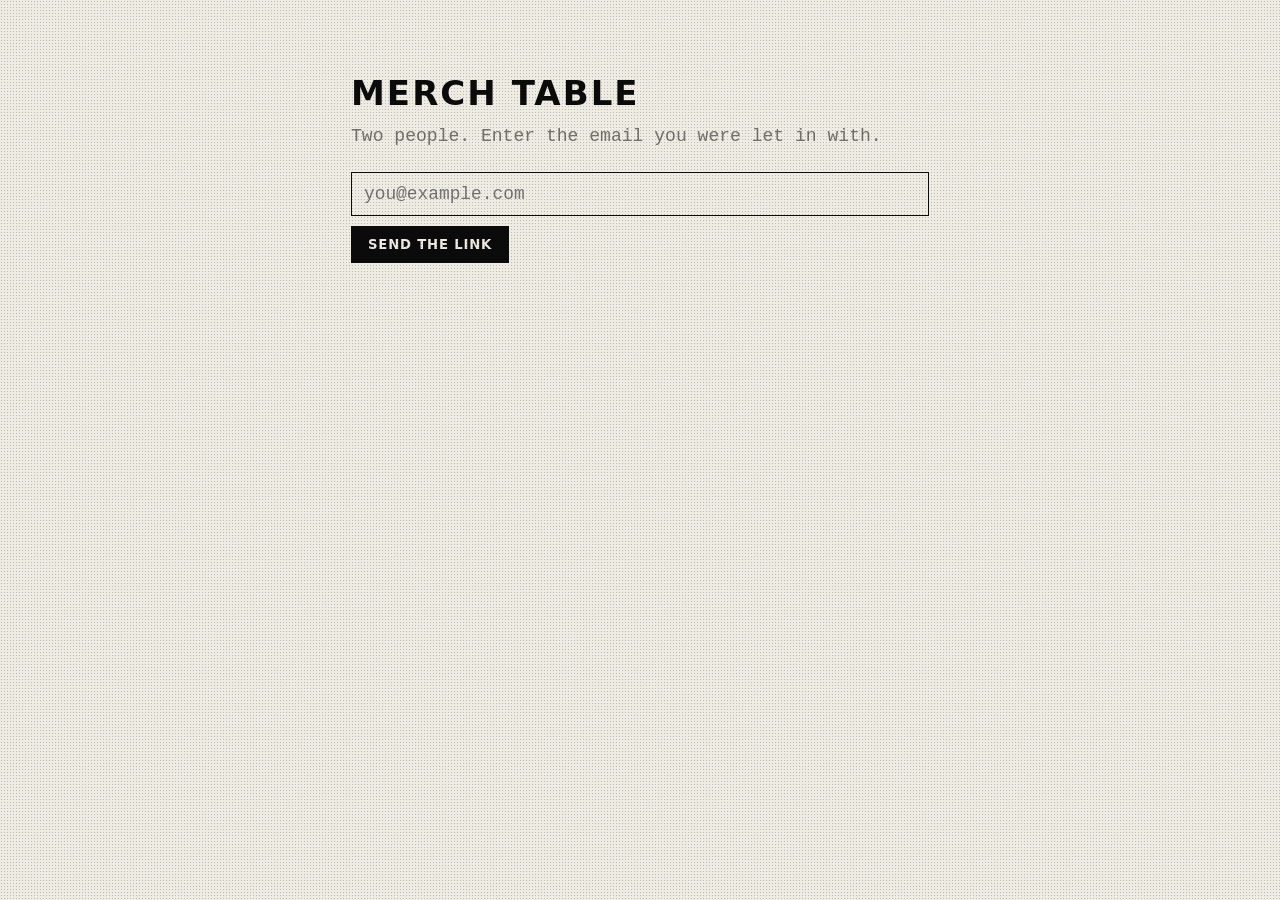
==== index.html @ 1054abcf "Init" ====
<!doctype html>
<html lang="en">
<head>
<meta charset="utf-8">
<meta name="viewport" content="width=device-width, initial-scale=1, viewport-fit=cover">
<meta name="theme-color" content="#F2EFE6">
<meta name="color-scheme" content="light dark">
<meta name="apple-mobile-web-app-capable" content="yes">
<meta name="apple-mobile-web-app-status-bar-style" content="default">
<title>Archive</title>
<link rel="manifest" href="manifest.webmanifest">
<link rel="icon" href="icons/icon.svg" type="image/svg+xml">
<link rel="apple-touch-icon" href="icons/icon-180.png">
<link rel="stylesheet" href="theme.css">
<link rel="stylesheet" href="app.css">
</head>
<body>

<div class="texture" aria-hidden="true"></div>
<div class="grain" aria-hidden="true"></div>

<!-- ============ AUTH ============ -->
<section id="auth" class="wrap sheet" hidden>
  <h1 id="auth-name">Archive</h1>
  <p>Two people. Enter the email you were let in with.</p>
  <input class="field" id="auth-email" type="email" inputmode="email"
         autocomplete="email" placeholder="you@example.com">
  <button class="commit" id="auth-send">Send the link</button>
  <p id="auth-msg" style="margin-top:16px"></p>
</section>

<!-- ============ MAIN ============ -->
<main id="main" class="wrap" hidden>

  <header class="masthead">
    <div class="masthead__name" id="masthead-name">Archive</div>
    <button class="masthead__btn" id="btn-shuffle" title="Shuffle">Shuffle</button>
    <button class="masthead__btn" id="btn-settings" title="Settings">···</button>
  </header>

  <!-- Capture is the home screen. Not a feed with an add button. -->
  <section class="capture">
    <textarea class="composer" id="composer" rows="1"
              placeholder="Band name, shirt, whatever&hellip;"
              autocomplete="off" autocapitalize="sentences"></textarea>

    <div class="capture__row" id="typebar"><!-- type chips injected --></div>

    <div class="capture__row">
      <button class="iconbtn iconbtn--rec" id="btn-rec" title="Hold to record" aria-label="Hold to record">
        <svg viewBox="0 0 16 16" aria-hidden="true"><circle cx="8" cy="8" r="6"/></svg>
      </button>
      <button class="iconbtn" id="btn-photo" title="Add a photo" aria-label="Add a photo">
        <svg viewBox="0 0 16 16" aria-hidden="true">
          <path d="M0 3h4l1-1.5h6L12 3h4v11H0V3Zm8 2.2A3.6 3.6 0 1 0 8 12.4 3.6 3.6 0 0 0 8 5.2Zm0 1.6a2 2 0 1 1 0 4 2 2 0 0 1 0-4Z"/>
        </svg>
      </button>
      <input type="file" id="photo-input" accept="image/*" hidden>
      <span class="rectimer" id="rectimer"></span>
      <span class="spacer"></span>
      <button class="commit" id="btn-commit" disabled>Keep it</button>
    </div>

    <div class="capture__row" id="attached" hidden></div>
  </section>

  <div class="lens">
    <button id="lens-all" aria-pressed="true">All</button>
    <button id="lens-type" aria-pressed="false">By type</button>
  </div>

  <div class="feed" id="feed"></div>
  <div class="empty" id="empty" hidden>Nothing yet. Say something.</div>

</main>

<!-- ============ DETAIL / SHUFFLE ============
     One component doing two jobs: tapping a card and hitting
     shuffle both land here. Full bleed, one idea, the thread. -->
<section class="shuffle" id="detail" hidden>
  <div class="shuffle__label" id="detail-label"></div>
  <div class="shuffle__body" id="detail-body"></div>
  <div class="shuffle__foot">
    <button class="chip" id="detail-close">Back</button>
    <button class="chip" id="detail-again" hidden>Again</button>
    <span class="spacer"></span>
    <button class="chip chip--ghost" id="detail-delete">Delete</button>
  </div>
</section>

<!-- ============ SETTINGS ============ -->
<section class="shuffle" id="settings" hidden style="grid-template-rows:auto 1fr">
  <div class="shuffle__label">Settings</div>
  <div style="overflow:auto">
    <div class="row">
      <span class="row__label">Your name</span>
      <input class="field" id="set-name" style="width:auto;margin:0;max-width:55%">
    </div>
    <div class="row">
      <span class="row__label">Notifications</span>
      <button class="chip" id="set-push">Turn on</button>
    </div>
    <div class="row">
      <span class="row__label">Add a type</span>
      <input class="field" id="set-type" placeholder="Tote bag" style="width:auto;margin:0;max-width:55%">
    </div>
    <div class="row">
      <span class="row__label">Sign out</span>
      <button class="chip" id="set-signout">Sign out</button>
    </div>
    <p style="margin-top:24px;color:var(--ink-soft);font-size:.85rem" id="set-status"></p>
    <button class="chip" id="set-close" style="margin-top:20px">Back</button>
  </div>
</section>

<div class="offline" id="offline-banner" hidden>Offline — saved here, will sync</div>

<script type="module" src="app.js"></script>
</body>
</html>
---- theme.css ----
/* ============================================================
   THEME — the only file you need to touch to change how this looks.

   Everything visual is a variable in here. Structure and layout
   live in app.css; you shouldn't have to open it. Change a value,
   commit, done.
   ============================================================ */

:root {

  /* ---- COLOR -------------------------------------------------
     Two values and one accent. The discipline of this aesthetic
     is that the texture does the work, so the palette stays flat.
     The accent is for exactly one thing at a time — never
     decorative. If you find yourself using it twice on a screen,
     one of them is wrong.
  */
  --paper:  #F2EFE6;   /* warm off-white. Not gray — gray reads digital. */
  --ink:    #0B0B0B;   /* not pure black, for the same reason. */
  --accent: #E8341C;   /* photocopier red. */

  /* Derived. You can leave these alone. */
  --ink-soft:  color-mix(in srgb, var(--ink) 55%, var(--paper));
  --ink-faint: color-mix(in srgb, var(--ink) 22%, var(--paper));
  --rule:      var(--ink);

  /* ---- TYPE --------------------------------------------------
     Two faces, sharply different jobs. Resist adding a third.

     DISPLAY is a heavy condensed grotesque — app name, type
     labels, section rules. Set tight and uppercase.

     BODY is a typewriter face and every idea is set in it. This
     is the most load-bearing choice in the system: typewriter
     type reads as RECORDED rather than COMPOSED, which is
     exactly what these are.

     Both stacks below are system fonts, so the app has zero
     network dependencies and loads instantly offline. If you
     want something sharper, uncomment the import at the bottom
     of this file and swap the first name in --font-display.
  */
  --font-display: "Arial Narrow", "Haettenschweiler", "Impact",
                  ui-sans-serif, system-ui, sans-serif;
  --font-body:    "Courier New", ui-monospace, "SF Mono", Menlo, monospace;

  --display-weight:  700;
  --display-track:   0.06em;   /* letter-spacing for uppercase display */
  --body-size:       1.0625rem;
  --body-leading:    1.5;

  /* ---- TEXTURE -----------------------------------------------
     Applied once at the root, never per-component.
     --grain is paper tooth. --halftone is the photocopy dot.
     Set either to 0 to switch it off entirely.
  */
  --grain:    0.10;    /* 0 – 0.30 is the usable range */
  --halftone: 0.22;    /* 0 – 0.45 */
  --dot-size: 3px;     /* halftone dot pitch */

  /* ---- CARDS -------------------------------------------------
     Hard borders. No rounded corners. No shadows, ever.
     A shadow implies depth and light; a photocopy has neither.

     --tilt is the cut-and-paste feel. Each card's rotation is
     SEEDED off its id, so it's stable across reloads — the page
     doesn't reshuffle every time you open it. Random-on-render
     would be nauseating. Set to 0deg for a straight grid.
  */
  --border: 1px;
  --tilt:   0.9deg;
  --gap:    14px;

  /* ---- PHOTOS ------------------------------------------------
     Forced to high contrast and dithered. This single move does
     more for the aesthetic than everything else combined, and it
     makes a bad phone snapshot look intentional.
  */
  --photo-filter: grayscale(1) contrast(2.4) brightness(1.08);

  /* ---- MOTION ------------------------------------------------
     Almost none. Things cut rather than fade.
     A photocopy doesn't ease in.
  */
  --dur: 90ms;

  /* ---- LAYOUT ------------------------------------------------ */
  --measure: 34rem;    /* max content width */
  --pad:     18px;
}

/* ---- DARK MODE ------------------------------------------------
   A genuine inversion — white ink on black paper — rather than
   the usual chore of desaturating everything. Appropriate here
   for once: it's the photocopy negative.
*/
@media (prefers-color-scheme: dark) {
  :root {
    --paper:  #0C0C0C;
    --ink:    #F0EDE4;
    --accent: #FF4A31;
    --grain:    0.12;
    --halftone: 0.16;
  }
}

/* ---- OPTIONAL: sharper display face ---------------------------
   GitHub Pages will serve this fine. It costs one network
   request and a flash of fallback type on first load, which is
   why it's off by default.

   @import url('https://fonts.googleapis.com/css2?family=Archivo+Black&display=swap');
   then set:  --font-display: "Archivo Black", "Arial Narrow", sans-serif;
*/
---- app.css ----
/* ============================================================
   STRUCTURE — layout and components.
   You shouldn't need to edit this. Tune theme.css instead.
   ============================================================ */

*, *::before, *::after { box-sizing: border-box; }

html, body {
  margin: 0; padding: 0;
  background: var(--paper);
  color: var(--ink);
  font-family: var(--font-body);
  font-size: var(--body-size);
  line-height: var(--body-leading);
  -webkit-text-size-adjust: 100%;
  overscroll-behavior-y: none;
}

body { min-height: 100dvh; }

/* ---- TEXTURE ------------------------------------------------
   One overlay for the whole surface. pointer-events:none so it
   never eats a tap. Fixed so it doesn't scroll with content —
   the grain belongs to the paper, not the page.
*/
.texture {
  position: fixed; inset: 0; z-index: 9000;
  pointer-events: none;
  opacity: var(--halftone);
  background-image: radial-gradient(var(--ink) 0.5px, transparent 0.6px);
  background-size: var(--dot-size) var(--dot-size);
  mix-blend-mode: multiply;
}
@media (prefers-color-scheme: dark) { .texture { mix-blend-mode: screen; } }

/* grain layer, separate so its opacity is independent */
.grain {
  position: fixed; inset: 0; z-index: 9001; pointer-events: none;
  opacity: var(--grain);
  background-image: url("data:image/svg+xml,%3Csvg xmlns='http://www.w3.org/2000/svg' width='180' height='180'%3E%3Cfilter id='g'%3E%3CfeTurbulence type='fractalNoise' baseFrequency='0.9' numOctaves='4'/%3E%3C/filter%3E%3Crect width='180' height='180' filter='url(%23g)'/%3E%3C/svg%3E");
  mix-blend-mode: multiply;
}
@media (prefers-color-scheme: dark) { .grain { mix-blend-mode: screen; } }

/* ---- SHELL --------------------------------------------------- */
.wrap {
  max-width: var(--measure);
  margin: 0 auto;
  padding: 0 var(--pad) 8rem;
}

/* ---- MASTHEAD ------------------------------------------------ */
.masthead {
  position: sticky; top: 0; z-index: 50;
  display: flex; align-items: stretch; gap: var(--border);
  background: var(--paper);
  border-bottom: calc(var(--border) * 2) solid var(--rule);
  margin: 0 calc(var(--pad) * -1);
  padding: 0 var(--pad);
}
.masthead__name {
  flex: 1;
  display: flex; align-items: center;
  background: var(--ink); color: var(--paper);
  font-family: var(--font-display);
  font-weight: var(--display-weight);
  letter-spacing: var(--display-track);
  text-transform: uppercase;
  font-size: 1.25rem;
  padding: 10px 12px;
  margin: 8px 0;
  cursor: pointer;
}
.masthead__btn {
  appearance: none; border: none; background: none;
  color: var(--ink);
  font-family: var(--font-display);
  font-weight: var(--display-weight);
  letter-spacing: var(--display-track);
  text-transform: uppercase;
  font-size: 0.8rem;
  padding: 0 10px;
  cursor: pointer;
}
.masthead__btn:active { color: var(--accent); }

/* ---- CAPTURE ------------------------------------------------- */
.capture {
  border-bottom: calc(var(--border) * 2) solid var(--rule);
  margin: 0 calc(var(--pad) * -1);
  padding: 10px var(--pad);
}
.composer {
  width: 100%;
  min-height: 2.2rem;
  resize: none;
  border: none;
  background: transparent;
  color: var(--ink);
  font-family: var(--font-body);
  font-size: 1.12rem;
  line-height: 1.3;
  padding: 0;
  outline: none;
}
.composer::placeholder { color: var(--ink-faint); }

.capture__row {
  display: flex; align-items: center; gap: 7px;
  margin-top: 8px; flex-wrap: wrap;
}

/* type chips — optional and deferred. Tapping one is a bonus,
   not a gate. You can always classify later from the feed. */
.chip {
  appearance: none; cursor: pointer;
  font-family: var(--font-display);
  font-weight: var(--display-weight);
  letter-spacing: var(--display-track);
  text-transform: uppercase;
  font-size: 0.7rem;
  padding: 5px 9px;
  border: var(--border) solid var(--ink);
  background: transparent; color: var(--ink);
  transition: none;
}
.chip[aria-pressed="true"] { background: var(--ink); color: var(--paper); }
.chip--ghost { border-style: dashed; color: var(--ink-soft); }

.spacer { flex: 1 1 auto; }

.iconbtn {
  appearance: none; cursor: pointer;
  width: 34px; height: 34px;
  border: var(--border) solid var(--ink);
  background: transparent; color: var(--ink);
  display: grid; place-items: center;
  padding: 0;
}
.iconbtn svg { width: 15px; height: 15px; fill: currentColor; display: block; }
.iconbtn:active { background: var(--ink); color: var(--paper); }
.iconbtn--rec[data-recording="true"] {
  background: var(--accent); border-color: var(--accent); color: #fff;
}

.commit {
  appearance: none; cursor: pointer;
  font-family: var(--font-display);
  font-weight: var(--display-weight);
  letter-spacing: var(--display-track);
  text-transform: uppercase;
  font-size: 0.78rem;
  padding: 10px 16px;
  border: var(--border) solid var(--ink);
  background: var(--ink); color: var(--paper);
}
.commit:disabled { opacity: 0.3; cursor: default; }

.rectimer {
  font-family: var(--font-display);
  letter-spacing: var(--display-track);
  font-size: 0.8rem;
  color: var(--accent);
}

/* ---- LENS (ALL / BY TYPE) ------------------------------------ */
.lens {
  display: flex; gap: 0;
  margin: 16px 0 4px;
  border: var(--border) solid var(--ink);
  width: fit-content;
}
.lens button {
  appearance: none; cursor: pointer;
  font-family: var(--font-display);
  font-weight: var(--display-weight);
  letter-spacing: var(--display-track);
  text-transform: uppercase;
  font-size: 0.7rem;
  padding: 6px 12px;
  background: transparent; color: var(--ink);
  border: none;
  border-right: var(--border) solid var(--ink);
}
.lens button:last-child { border-right: none; }
.lens button[aria-pressed="true"] { background: var(--ink); color: var(--paper); }

/* ---- SECTION RULE -------------------------------------------- */
.sectionrule {
  display: flex; align-items: center; gap: 10px;
  margin: 30px 0 12px;
  font-family: var(--font-display);
  font-weight: var(--display-weight);
  letter-spacing: var(--display-track);
  text-transform: uppercase;
  font-size: 0.78rem;
}
.sectionrule::after {
  content: ""; flex: 1; height: calc(var(--border) * 2);
  background: var(--ink);
}

/* ---- CARDS --------------------------------------------------- */
.feed { display: flex; flex-direction: column; gap: var(--gap); margin-top: 12px; }

.card {
  border: var(--border) solid var(--ink);
  background: var(--paper);
  padding: 13px 14px 11px;
  transform: rotate(var(--card-tilt, 0deg));
  cursor: pointer;
}
.card--pending { border-style: dashed; }
.card__body {
  font-size: 1.15rem; line-height: 1.35;
  margin: 0 0 8px; white-space: pre-wrap; word-break: break-word;
}
.card__body:empty { display: none; }
.card__body--muted { color: var(--ink-soft); font-style: italic; }

.card__meta {
  display: flex; align-items: center; gap: 8px; flex-wrap: wrap;
  font-family: var(--font-display);
  letter-spacing: var(--display-track);
  text-transform: uppercase;
  font-size: 0.66rem;
  color: var(--ink-soft);
}
.card__meta .who { color: var(--ink); }
.card__meta .type {
  border: var(--border) solid var(--ink-faint);
  padding: 2px 6px; color: var(--ink);
}
.card__meta .pendingmark { color: var(--accent); }

/* ---- BLOCK WAVEFORM -----------------------------------------
   A row of solid blocks, not a smooth waveform. A waveform is a
   data visualisation; this is a printed object.
*/
.wave {
  display: flex; align-items: flex-end; gap: 2px;
  height: 26px; margin: 4px 0 9px; cursor: pointer;
}
.wave i {
  display: block; width: 3px; background: var(--ink); flex: none;
}
.wave[data-playing="true"] i { background: var(--accent); }
.wave__time {
  font-family: var(--font-display); letter-spacing: var(--display-track);
  font-size: 0.66rem; color: var(--ink-soft); margin-left: 8px;
  align-self: center;
}

/* ---- PHOTO --------------------------------------------------- */
.photo {
  display: block; width: 100%; height: auto;
  margin: 4px 0 9px;
  filter: var(--photo-filter);
  border: var(--border) solid var(--ink);
}

/* ---- THREAD -------------------------------------------------- */
.thread { margin: 10px 0 0; border-left: calc(var(--border) * 2) solid var(--ink); padding-left: 11px; }
.reply { margin: 0 0 8px; font-size: 1rem; }
.reply__who {
  font-family: var(--font-display); letter-spacing: var(--display-track);
  text-transform: uppercase; font-size: 0.64rem; color: var(--ink-soft);
  margin-right: 6px;
}
.replybox {
  display: flex; gap: 6px; margin-top: 8px;
}
.replybox input {
  flex: 1; border: var(--border) solid var(--ink-faint); background: transparent;
  color: var(--ink); font-family: var(--font-body); font-size: 0.95rem;
  padding: 7px 8px; outline: none;
}
.replybox input:focus { border-color: var(--ink); }

/* ---- SHUFFLE ------------------------------------------------- */
.shuffle {
  position: fixed; inset: 0; z-index: 8000;
  background: var(--paper);
  display: grid; grid-template-rows: auto 1fr auto;
  padding: var(--pad);
}
.shuffle[hidden] { display: none; }
.shuffle__label {
  font-family: var(--font-display); font-weight: var(--display-weight);
  letter-spacing: var(--display-track); text-transform: uppercase;
  font-size: 0.75rem; color: var(--accent);
}
.shuffle__body {
  display: grid; place-items: center; text-align: center;
  font-size: clamp(1.6rem, 7vw, 2.6rem); line-height: 1.2;
  padding: 1rem 0; word-break: break-word;
}
.shuffle__foot { display: flex; gap: 8px; align-items: center; }

/* ---- ONE YEAR AGO -------------------------------------------- */
.throwback {
  border: calc(var(--border) * 2) solid var(--accent);
  padding: 12px 14px;
}
.throwback__label {
  font-family: var(--font-display); font-weight: var(--display-weight);
  letter-spacing: var(--display-track); text-transform: uppercase;
  font-size: 0.68rem; color: var(--accent); margin-bottom: 6px;
}

/* ---- AUTH / SETTINGS ----------------------------------------- */
.sheet { padding: 4rem 0 2rem; }
.sheet h1 {
  font-family: var(--font-display); font-weight: var(--display-weight);
  letter-spacing: var(--display-track); text-transform: uppercase;
  font-size: 2rem; margin: 0 0 4px;
}
.sheet p { color: var(--ink-soft); margin: 0 0 22px; }
.field {
  width: 100%; border: var(--border) solid var(--ink); background: transparent;
  color: var(--ink); font-family: var(--font-body); font-size: 1.05rem;
  padding: 11px 12px; outline: none; margin-bottom: 10px;
}
.row {
  display: flex; align-items: center; justify-content: space-between;
  gap: 12px; padding: 13px 0;
  border-bottom: var(--border) solid var(--ink-faint);
}
.row__label { font-family: var(--font-display); letter-spacing: var(--display-track); text-transform: uppercase; font-size: 0.78rem; }

.empty {
  text-align: center; padding: 3.5rem 1rem;
  color: var(--ink-faint);
  font-family: var(--font-display); letter-spacing: var(--display-track);
  text-transform: uppercase; font-size: 0.8rem;
}

/* ---- OFFLINE BANNER ------------------------------------------ */
.offline {
  position: fixed; left: 0; right: 0; bottom: 0; z-index: 60;
  background: var(--accent); color: #fff;
  font-family: var(--font-display); letter-spacing: var(--display-track);
  text-transform: uppercase; font-size: 0.7rem;
  padding: 7px var(--pad); text-align: center;
}
.offline[hidden] { display: none; }

[hidden] { display: none !important; }

@media (prefers-reduced-motion: reduce) {
  * { animation: none !important; transition: none !important; }
}
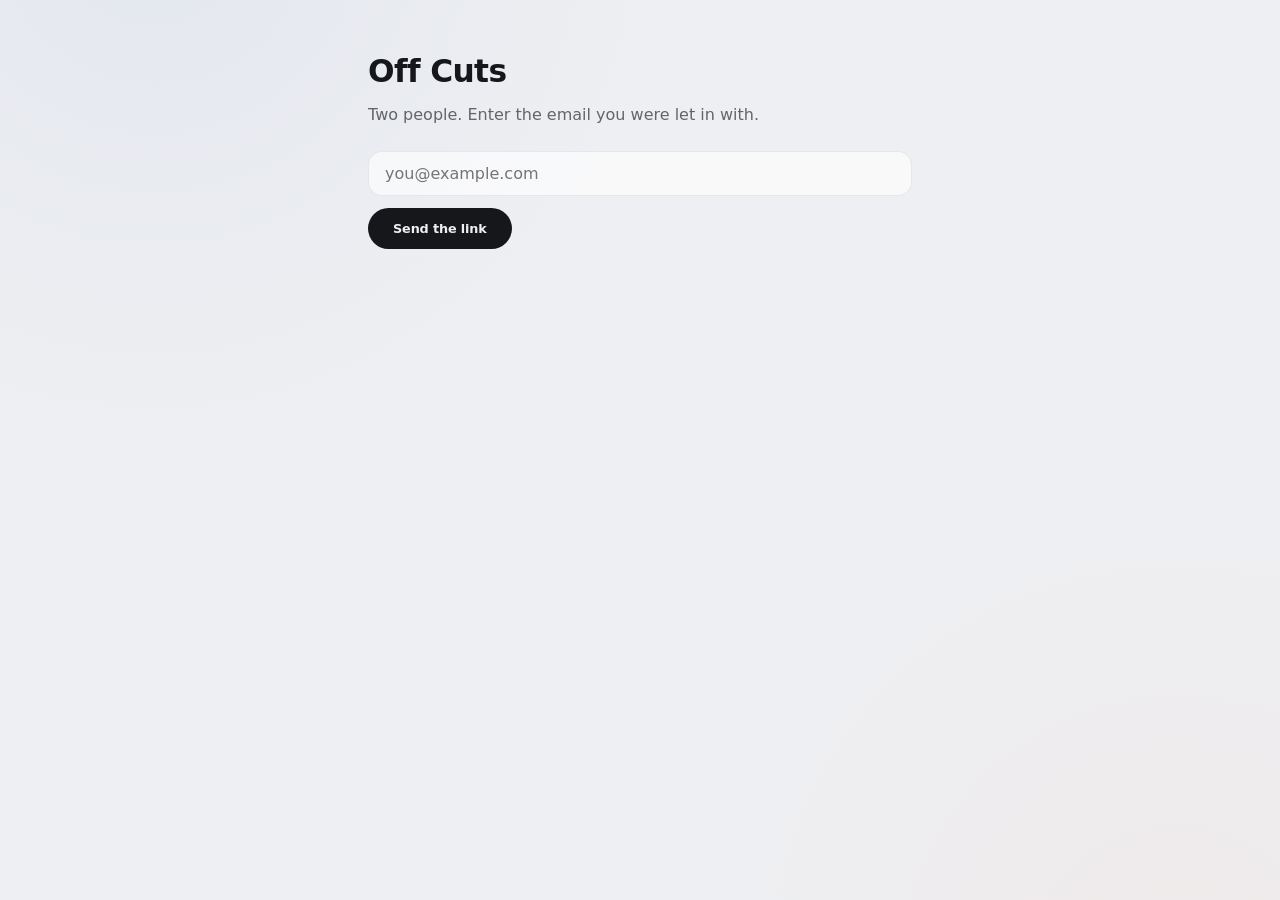
==== commit 1f23f54b: "Claude push" ====
--- a/index.html
+++ b/index.html
@@ -3,7 +3,8 @@
 <head>
 <meta charset="utf-8">
 <meta name="viewport" content="width=device-width, initial-scale=1, viewport-fit=cover">
-<meta name="theme-color" content="#F2EFE6">
+<meta name="theme-color" content="#EEEFF2" media="(prefers-color-scheme: light)">
+<meta name="theme-color" content="#121316" media="(prefers-color-scheme: dark)">
 <meta name="color-scheme" content="light dark">
 <meta name="apple-mobile-web-app-capable" content="yes">
 <meta name="apple-mobile-web-app-status-bar-style" content="default">
@@ -11,10 +12,15 @@
 <link rel="manifest" href="manifest.webmanifest">
 <link rel="icon" href="icons/icon.svg" type="image/svg+xml">
 <link rel="apple-touch-icon" href="icons/icon-180.png">
-<link rel="stylesheet" href="theme.css">
+<link rel="stylesheet" href="theme-glass.css">
 <link rel="stylesheet" href="app.css">
 </head>
-<body>
+<!-- Structural variants. Try combinations in playground.html,
+     then paste what you land on here.
+     cards:   raised | bordered | flat | divided | naked
+     meta:    full | minimal | quiet
+     capture: card | bare  -->
+<body data-cards="raised" data-meta="minimal" data-capture="card">
 
 <div class="texture" aria-hidden="true"></div>
 <div class="grain" aria-hidden="true"></div>
--- a/theme-glass.css
+++ b/theme-glass.css
@@ -0,0 +1,207 @@
+/* ============================================================
+   THEME — LIQUID GLASS
+   The active theme. Swap it in index.html for theme-zine.css
+   to get the photocopy version back.
+
+   Everything visual is a variable in here. app.css is the
+   component layer and is aesthetic-neutral — you shouldn't
+   need to open it.
+
+   One thing worth knowing before you tune: glass only reads if
+   there's something behind it to refract. That's what the two
+   --field gradients are for. Flatten them to the same value as
+   --bg and every blur in the app goes invisible.
+   ============================================================ */
+
+:root {
+
+  /* ---- SURFACE -----------------------------------------------
+     Neutral grays. The two field colours are wide, soft blooms
+     sitting behind everything, so the sticky header and the
+     cards have something to pick up as you scroll.
+  */
+  --bg:        #EEEFF2;
+  --field-1:   #E3E7EF;   /* cool bloom, top left */
+  --field-2:   #EFE9E9;   /* warm bloom, bottom right */
+
+  --ink:       #16171A;
+  /* Don't drop these much lower. Metadata at 26% looked elegant
+     and was borderline unreadable — glass surfaces already eat
+     contrast, so secondary text has to start higher than it
+     would on a solid background. */
+  --ink-soft:  color-mix(in srgb, var(--ink) 64%, transparent);
+  --ink-faint: color-mix(in srgb, var(--ink) 44%, transparent);
+  --accent:    #E5484D;
+
+  /* ---- GLASS -------------------------------------------------
+     --surface is the fill; --blur and --saturate are what make
+     it glass rather than a tinted box. Saturation above 100% is
+     the trick that stops blurred backdrops going muddy.
+
+     --specular is the bright top edge — the single detail that
+     separates real glass from a 2015 frosted div. Keep it.
+  */
+  --surface:        rgba(255, 255, 255, 0.62);
+  --surface-strong: rgba(255, 255, 255, 0.80);
+  --surface-sunk:   rgba(255, 255, 255, 0.40);
+  --blur:           22px;
+  --saturate:       180%;
+  --specular:       inset 0 1px 0 rgba(255, 255, 255, 0.85);
+
+  --hairline:        rgba(0, 0, 0, 0.07);
+  --hairline-strong: rgba(0, 0, 0, 0.13);
+  --border:          1px;
+  --rule-weight:     1px;
+
+  --shadow-card: 0 1px 2px rgba(16, 18, 24, 0.05),
+                 0 8px 24px rgba(16, 18, 24, 0.06);
+  --shadow-lift: 0 2px 6px rgba(16, 18, 24, 0.07),
+                 0 18px 48px rgba(16, 18, 24, 0.11);
+
+  /* The masthead is glass too, not a solid slab. */
+  --masthead-fill: transparent;
+  --masthead-ink:  var(--ink);
+
+  /* ---- TYPE --------------------------------------------------
+     One family doing both jobs, differentiated by weight and
+     size rather than by being two different typefaces. That's
+     the modern-system-UI move and it's why this reads current.
+
+     System stack, so it loads instantly and matches whatever
+     device it's on — SF on iPhone, Segoe on Windows, Roboto on
+     Android.
+  */
+  --font-display: -apple-system, BlinkMacSystemFont, "SF Pro Display",
+                  "Segoe UI", Inter, system-ui, sans-serif;
+  --font-body:    -apple-system, BlinkMacSystemFont, "SF Pro Text",
+                  "Segoe UI", Inter, system-ui, sans-serif;
+
+  --display-weight:    650;
+  --display-track:     -0.01em;   /* tight, the way UI type wants */
+  --display-transform: none;      /* sentence case, not shouting */
+
+  /* ---- TYPE SCALE --------------------------------------------
+     Every size derives from a base and a ratio. Change --ratio
+     and the whole hierarchy re-proportions at once, which is the
+     entire point of having a scale instead of picking numbers.
+
+     1.25 (major third) is a good default for UI. Go to 1.333 for
+     more drama, 1.2 for something calmer and denser.
+  */
+  --text-base:  1rem;
+  --ratio:      1.25;
+
+  --text-xs:  calc(var(--text-base) / var(--ratio) / var(--ratio));
+  --text-sm:  calc(var(--text-base) / var(--ratio));
+  --text-md:  var(--text-base);
+  --text-lg:  calc(var(--text-base) * var(--ratio));
+  --text-xl:  calc(var(--text-base) * var(--ratio) * var(--ratio));
+  --text-2xl: calc(var(--text-base) * var(--ratio) * var(--ratio) * var(--ratio));
+
+  --label-size:   var(--text-sm);
+  --body-size:    var(--text-md);
+  --body-leading: 1.5;
+
+  /* The idea itself. This is the most important number in the
+     file — it's what stops a band name reading like a form
+     label. It should dominate the card. */
+  --title-size:    var(--text-xl);
+  --title-weight:  520;
+  --title-leading: 1.22;
+
+  /* ---- SPACING SCALE -----------------------------------------
+     One unit, everything else a multiple. --density scales the
+     whole system at once: 0.85 for compact, 1.15 for airy.
+  */
+  --space-unit: 4px;
+  --density:    1;
+
+  --space-1: calc(var(--space-unit) * 1  * var(--density));   /*  4 */
+  --space-2: calc(var(--space-unit) * 2  * var(--density));   /*  8 */
+  --space-3: calc(var(--space-unit) * 3  * var(--density));   /* 12 */
+  --space-4: calc(var(--space-unit) * 4  * var(--density));   /* 16 */
+  --space-5: calc(var(--space-unit) * 6  * var(--density));   /* 24 */
+  --space-6: calc(var(--space-unit) * 8  * var(--density));   /* 32 */
+  --space-7: calc(var(--space-unit) * 12 * var(--density));   /* 48 */
+
+  /* ---- SHAPE -------------------------------------------------
+     Generous radii. The pill on buttons and chips is what makes
+     a UI read as 2026 rather than 2019.
+  */
+  --radius-card:  22px;
+  --radius-sheet: 28px;
+  --radius-chip:  999px;
+  --radius-btn:   999px;
+  --radius-field: 14px;
+
+  --pad:      var(--space-5);   /* page gutter */
+  --card-pad: var(--space-5);   /* inside a card */
+  --gap:      var(--space-3);   /* between cards */
+  --measure:  34rem;
+
+  --tilt: 0deg;       /* the crooked-paper effect. Off here. */
+
+  /* ---- TEXTURE -----------------------------------------------
+     Photocopy grain and halftone, both off. Set --grain to
+     about 0.04 if you want the faintest film — it stops large
+     flat areas from banding on cheap screens.
+  */
+  --grain:    0;
+  --halftone: 0;
+  --dot-size: 3px;
+
+  /* ---- MEDIA -------------------------------------------------
+     Photos render as themselves. The zine theme dithers them to
+     halftone instead.
+  */
+  --photo-filter: none;
+  --wave-radius:  2px;
+  --wave-width:   3px;
+
+  /* ---- MOTION ------------------------------------------------
+     Glass moves. Not much, but it eases rather than cuts —
+     the opposite of the photocopy rule.
+  */
+  --dur:  180ms;
+  --ease: cubic-bezier(0.32, 0.72, 0, 1);
+}
+
+/* ---- DARK --------------------------------------------------
+   Near-black rather than true black, so the glass has tonal
+   room to sit above the background. On true black, translucent
+   white surfaces just look gray and the depth collapses.
+*/
+@media (prefers-color-scheme: dark) {
+  :root {
+    --bg:      #121316;
+    --field-1: #191D26;
+    --field-2: #221B1E;
+
+    --ink:     #F2F3F5;
+    --accent:  #FF6369;
+
+    --surface:        rgba(255, 255, 255, 0.07);
+    --surface-strong: rgba(255, 255, 255, 0.11);
+    --surface-sunk:   rgba(255, 255, 255, 0.04);
+    --specular:       inset 0 1px 0 rgba(255, 255, 255, 0.10);
+
+    --hairline:        rgba(255, 255, 255, 0.09);
+    --hairline-strong: rgba(255, 255, 255, 0.16);
+
+    --shadow-card: 0 1px 2px rgba(0, 0, 0, 0.32),
+                   0 8px 24px rgba(0, 0, 0, 0.30);
+    --shadow-lift: 0 2px 6px rgba(0, 0, 0, 0.40),
+                   0 18px 48px rgba(0, 0, 0, 0.46);
+  }
+}
+
+/* Windows high-contrast and anyone who's asked for reduced
+   transparency get solid surfaces. Glass is decoration; text
+   being readable is not. */
+@media (prefers-reduced-transparency: reduce) {
+  :root {
+    --surface:        var(--bg);
+    --surface-strong: var(--bg);
+    --blur:           0px;
+  }
+}
--- a/app.css
+++ b/app.css
@@ -1,146 +1,178 @@
 /* ============================================================
-   STRUCTURE — layout and components.
-   You shouldn't need to edit this. Tune theme.css instead.
+   COMPONENTS — aesthetic-neutral.
+
+   Every visual decision comes from a token. Spacing comes from
+   --space-1..7, type from --text-xs..2xl. There are no
+   hand-picked pixel values in here, which is the difference
+   between a system and a pile of nudges.
+
+   Structural variants live at the bottom and are switched with
+   attributes on <body>:
+
+     <body data-cards="raised" data-meta="full" data-capture="card">
+
+   Open playground.html to try combinations live.
    ============================================================ */
 
 *, *::before, *::after { box-sizing: border-box; }
 
 html, body {
   margin: 0; padding: 0;
-  background: var(--paper);
   color: var(--ink);
   font-family: var(--font-body);
   font-size: var(--body-size);
   line-height: var(--body-leading);
   -webkit-text-size-adjust: 100%;
+  -webkit-font-smoothing: antialiased;
   overscroll-behavior-y: none;
 }
 
-body { min-height: 100dvh; }
-
-/* ---- TEXTURE ------------------------------------------------
-   One overlay for the whole surface. pointer-events:none so it
-   never eats a tap. Fixed so it doesn't scroll with content —
-   the grain belongs to the paper, not the page.
-*/
+/* The backdrop. Two wide soft blooms over a flat base — what
+   every blurred surface in the app is refracting. */
+body {
+  min-height: 100dvh;
+  background-color: var(--bg);
+  background-image:
+    radial-gradient(70ch 70ch at 12% -8%,  var(--field-1), transparent 70%),
+    radial-gradient(60ch 60ch at 92% 108%, var(--field-2), transparent 70%);
+  background-attachment: fixed;
+}
+
+/* ---- TEXTURE (zine only — both are 0 under glass) ----------- */
 .texture {
-  position: fixed; inset: 0; z-index: 9000;
-  pointer-events: none;
+  position: fixed; inset: 0; z-index: 900; pointer-events: none;
   opacity: var(--halftone);
   background-image: radial-gradient(var(--ink) 0.5px, transparent 0.6px);
   background-size: var(--dot-size) var(--dot-size);
   mix-blend-mode: multiply;
 }
-@media (prefers-color-scheme: dark) { .texture { mix-blend-mode: screen; } }
-
-/* grain layer, separate so its opacity is independent */
 .grain {
-  position: fixed; inset: 0; z-index: 9001; pointer-events: none;
+  position: fixed; inset: 0; z-index: 901; pointer-events: none;
   opacity: var(--grain);
   background-image: url("data:image/svg+xml,%3Csvg xmlns='http://www.w3.org/2000/svg' width='180' height='180'%3E%3Cfilter id='g'%3E%3CfeTurbulence type='fractalNoise' baseFrequency='0.9' numOctaves='4'/%3E%3C/filter%3E%3Crect width='180' height='180' filter='url(%23g)'/%3E%3C/svg%3E");
   mix-blend-mode: multiply;
 }
-@media (prefers-color-scheme: dark) { .grain { mix-blend-mode: screen; } }
+@media (prefers-color-scheme: dark) { .texture, .grain { mix-blend-mode: screen; } }
 
 /* ---- SHELL --------------------------------------------------- */
 .wrap {
   max-width: var(--measure);
   margin: 0 auto;
-  padding: 0 var(--pad) 8rem;
+  padding: 0 var(--pad) var(--space-7);
 }
 
 /* ---- MASTHEAD ------------------------------------------------ */
 .masthead {
   position: sticky; top: 0; z-index: 50;
-  display: flex; align-items: stretch; gap: var(--border);
-  background: var(--paper);
-  border-bottom: calc(var(--border) * 2) solid var(--rule);
+  display: flex; align-items: center; gap: var(--space-1);
   margin: 0 calc(var(--pad) * -1);
-  padding: 0 var(--pad);
+  padding: var(--space-3) var(--pad);
+  background: var(--surface-strong);
+  backdrop-filter: blur(var(--blur)) saturate(var(--saturate));
+  -webkit-backdrop-filter: blur(var(--blur)) saturate(var(--saturate));
+  border-bottom: var(--rule-weight) solid var(--hairline-strong);
+  box-shadow: var(--specular);
 }
 .masthead__name {
   flex: 1;
   display: flex; align-items: center;
-  background: var(--ink); color: var(--paper);
+  background: var(--masthead-fill);
+  color: var(--masthead-ink);
   font-family: var(--font-display);
   font-weight: var(--display-weight);
   letter-spacing: var(--display-track);
-  text-transform: uppercase;
-  font-size: 1.25rem;
-  padding: 10px 12px;
-  margin: 8px 0;
+  text-transform: var(--display-transform);
+  font-size: var(--text-lg);
+  padding: var(--space-1) var(--space-2);
+  margin-left: calc(var(--space-2) * -1);
+  border-radius: var(--radius-field);
   cursor: pointer;
 }
 .masthead__btn {
   appearance: none; border: none; background: none;
-  color: var(--ink);
+  color: var(--ink-soft);
   font-family: var(--font-display);
   font-weight: var(--display-weight);
   letter-spacing: var(--display-track);
-  text-transform: uppercase;
-  font-size: 0.8rem;
-  padding: 0 10px;
+  text-transform: var(--display-transform);
+  font-size: var(--label-size);
+  padding: var(--space-2) var(--space-3);
+  border-radius: var(--radius-btn);
   cursor: pointer;
-}
+  transition: color var(--dur) var(--ease), background var(--dur) var(--ease);
+}
+.masthead__btn:hover { color: var(--ink); background: var(--surface-sunk); }
 .masthead__btn:active { color: var(--accent); }
 
-/* ---- CAPTURE ------------------------------------------------- */
+/* ---- CAPTURE -------------------------------------------------
+   The home screen. Not a feed with an add button. */
 .capture {
-  border-bottom: calc(var(--border) * 2) solid var(--rule);
-  margin: 0 calc(var(--pad) * -1);
-  padding: 10px var(--pad);
+  margin-top: var(--space-4);
+  padding: var(--card-pad);
+  background: var(--surface);
+  backdrop-filter: blur(var(--blur)) saturate(var(--saturate));
+  -webkit-backdrop-filter: blur(var(--blur)) saturate(var(--saturate));
+  border: var(--border) solid var(--hairline);
+  border-radius: var(--radius-card);
+  box-shadow: var(--shadow-card), var(--specular);
 }
 .composer {
   width: 100%;
-  min-height: 2.2rem;
-  resize: none;
-  border: none;
-  background: transparent;
+  min-height: var(--space-6);
+  resize: none; border: none; background: transparent;
   color: var(--ink);
   font-family: var(--font-body);
-  font-size: 1.12rem;
-  line-height: 1.3;
-  padding: 0;
-  outline: none;
-}
-.composer::placeholder { color: var(--ink-faint); }
+  font-size: var(--title-size);
+  font-weight: var(--title-weight);
+  line-height: var(--title-leading);
+  padding: 0; outline: none;
+}
+.composer::placeholder { color: var(--ink-faint); font-weight: 400; }
 
 .capture__row {
-  display: flex; align-items: center; gap: 7px;
-  margin-top: 8px; flex-wrap: wrap;
-}
-
-/* type chips — optional and deferred. Tapping one is a bonus,
-   not a gate. You can always classify later from the feed. */
+  display: flex; align-items: center; gap: var(--space-2);
+  margin-top: var(--space-4); flex-wrap: wrap;
+}
+
+/* ---- CHIPS --------------------------------------------------- */
 .chip {
   appearance: none; cursor: pointer;
   font-family: var(--font-display);
   font-weight: var(--display-weight);
   letter-spacing: var(--display-track);
-  text-transform: uppercase;
-  font-size: 0.7rem;
-  padding: 5px 9px;
-  border: var(--border) solid var(--ink);
-  background: transparent; color: var(--ink);
-  transition: none;
-}
-.chip[aria-pressed="true"] { background: var(--ink); color: var(--paper); }
-.chip--ghost { border-style: dashed; color: var(--ink-soft); }
+  text-transform: var(--display-transform);
+  font-size: var(--label-size);
+  padding: var(--space-2) var(--space-3);
+  border: var(--border) solid var(--hairline);
+  border-radius: var(--radius-chip);
+  background: var(--surface-sunk);
+  color: var(--ink-soft);
+  transition: background var(--dur) var(--ease), color var(--dur) var(--ease);
+}
+.chip:hover { color: var(--ink); }
+.chip[aria-pressed="true"] {
+  background: var(--ink); color: var(--bg); border-color: transparent;
+}
+.chip--ghost { border-style: dashed; }
 
 .spacer { flex: 1 1 auto; }
 
 .iconbtn {
   appearance: none; cursor: pointer;
-  width: 34px; height: 34px;
-  border: var(--border) solid var(--ink);
-  background: transparent; color: var(--ink);
-  display: grid; place-items: center;
-  padding: 0;
-}
+  width: var(--space-6); height: var(--space-6);
+  min-width: 34px; min-height: 34px;
+  border: var(--border) solid var(--hairline);
+  border-radius: var(--radius-btn);
+  background: var(--surface-sunk);
+  color: var(--ink-soft);
+  display: grid; place-items: center; padding: 0;
+  transition: background var(--dur) var(--ease), color var(--dur) var(--ease);
+}
+.iconbtn:hover { color: var(--ink); }
 .iconbtn svg { width: 15px; height: 15px; fill: currentColor; display: block; }
-.iconbtn:active { background: var(--ink); color: var(--paper); }
+.iconbtn:active { background: var(--ink); color: var(--bg); }
 .iconbtn--rec[data-recording="true"] {
-  background: var(--accent); border-color: var(--accent); color: #fff;
+  background: var(--accent); border-color: transparent; color: #fff;
 }
 
 .commit {
@@ -148,205 +180,366 @@
   font-family: var(--font-display);
   font-weight: var(--display-weight);
   letter-spacing: var(--display-track);
-  text-transform: uppercase;
-  font-size: 0.78rem;
-  padding: 10px 16px;
-  border: var(--border) solid var(--ink);
-  background: var(--ink); color: var(--paper);
-}
-.commit:disabled { opacity: 0.3; cursor: default; }
+  text-transform: var(--display-transform);
+  font-size: var(--label-size);
+  padding: var(--space-3) var(--space-5);
+  border: var(--border) solid transparent;
+  border-radius: var(--radius-btn);
+  background: var(--ink); color: var(--bg);
+  transition: opacity var(--dur) var(--ease);
+}
+.commit:disabled { opacity: 0.28; cursor: default; }
 
 .rectimer {
   font-family: var(--font-display);
   letter-spacing: var(--display-track);
-  font-size: 0.8rem;
+  font-size: var(--label-size);
   color: var(--accent);
-}
-
-/* ---- LENS (ALL / BY TYPE) ------------------------------------ */
+  font-variant-numeric: tabular-nums;
+}
+
+/* ---- LENS ---------------------------------------------------- */
 .lens {
-  display: flex; gap: 0;
-  margin: 16px 0 4px;
-  border: var(--border) solid var(--ink);
+  display: flex; gap: var(--space-1);
+  margin: var(--space-6) 0 var(--space-1);
+  padding: var(--space-1);
   width: fit-content;
+  background: var(--surface-sunk);
+  border: var(--border) solid var(--hairline);
+  border-radius: var(--radius-chip);
 }
 .lens button {
-  appearance: none; cursor: pointer;
+  appearance: none; cursor: pointer; border: none;
   font-family: var(--font-display);
   font-weight: var(--display-weight);
   letter-spacing: var(--display-track);
-  text-transform: uppercase;
-  font-size: 0.7rem;
-  padding: 6px 12px;
-  background: transparent; color: var(--ink);
-  border: none;
-  border-right: var(--border) solid var(--ink);
-}
-.lens button:last-child { border-right: none; }
-.lens button[aria-pressed="true"] { background: var(--ink); color: var(--paper); }
+  text-transform: var(--display-transform);
+  font-size: var(--label-size);
+  padding: var(--space-2) var(--space-4);
+  border-radius: var(--radius-chip);
+  background: transparent; color: var(--ink-soft);
+  transition: background var(--dur) var(--ease), color var(--dur) var(--ease);
+}
+.lens button[aria-pressed="true"] { background: var(--ink); color: var(--bg); }
 
 /* ---- SECTION RULE -------------------------------------------- */
 .sectionrule {
-  display: flex; align-items: center; gap: 10px;
-  margin: 30px 0 12px;
+  display: flex; align-items: center; gap: var(--space-3);
+  margin: var(--space-6) 0 var(--space-3);
   font-family: var(--font-display);
   font-weight: var(--display-weight);
   letter-spacing: var(--display-track);
-  text-transform: uppercase;
-  font-size: 0.78rem;
+  text-transform: var(--display-transform);
+  font-size: var(--label-size);
+  color: var(--ink-soft);
 }
 .sectionrule::after {
-  content: ""; flex: 1; height: calc(var(--border) * 2);
-  background: var(--ink);
-}
-
-/* ---- CARDS --------------------------------------------------- */
-.feed { display: flex; flex-direction: column; gap: var(--gap); margin-top: 12px; }
+  content: ""; flex: 1; height: var(--rule-weight); background: var(--hairline);
+}
+
+/* ---- CARDS ---------------------------------------------------
+   Default treatment is "raised": fill and shadow, no outline.
+   Three visible containers per card (fill + border + shadow) is
+   one too many. See the variants at the bottom. */
+.feed {
+  display: flex; flex-direction: column;
+  gap: var(--gap);
+  margin-top: var(--space-4);
+}
 
 .card {
-  border: var(--border) solid var(--ink);
-  background: var(--paper);
-  padding: 13px 14px 11px;
+  padding: var(--card-pad);
+  background: var(--surface);
+  backdrop-filter: blur(var(--blur)) saturate(var(--saturate));
+  -webkit-backdrop-filter: blur(var(--blur)) saturate(var(--saturate));
+  border: var(--border) solid transparent;
+  border-radius: var(--radius-card);
+  box-shadow: var(--shadow-card), var(--specular);
   transform: rotate(var(--card-tilt, 0deg));
   cursor: pointer;
-}
-.card--pending { border-style: dashed; }
+  transition: box-shadow var(--dur) var(--ease);
+}
+.card:hover { box-shadow: var(--shadow-lift), var(--specular); }
+.card--pending { border-color: var(--hairline-strong); border-style: dashed; }
+
+/* The idea itself. Biggest thing on the card by a wide margin —
+   this is the content, everything else is chrome. */
 .card__body {
-  font-size: 1.15rem; line-height: 1.35;
-  margin: 0 0 8px; white-space: pre-wrap; word-break: break-word;
+  font-size: var(--title-size);
+  font-weight: var(--title-weight);
+  line-height: var(--title-leading);
+  letter-spacing: -0.011em;
+  margin: 0 0 var(--space-4);
+  white-space: pre-wrap; word-break: break-word;
 }
 .card__body:empty { display: none; }
-.card__body--muted { color: var(--ink-soft); font-style: italic; }
-
+.card__body--muted { color: var(--ink-soft); font-style: italic; font-weight: 400; }
+
+/* Gap between the idea and its metadata is deliberately much
+   larger than the gap between metadata items. That's what makes
+   the card read as two groups instead of five loose elements. */
 .card__meta {
-  display: flex; align-items: center; gap: 8px; flex-wrap: wrap;
-  font-family: var(--font-display);
-  letter-spacing: var(--display-track);
-  text-transform: uppercase;
-  font-size: 0.66rem;
+  display: flex; align-items: center; gap: var(--space-2); flex-wrap: wrap;
+  font-family: var(--font-display);
+  font-weight: 500;
+  letter-spacing: var(--display-track);
+  text-transform: var(--display-transform);
+  font-size: var(--text-xs);
+  color: var(--ink-faint);
+}
+.card__meta .who { color: var(--ink-soft); font-weight: var(--display-weight); }
+.card__meta .type {
+  border: var(--border) solid var(--hairline);
+  border-radius: var(--radius-chip);
+  padding: var(--space-1) var(--space-2);
   color: var(--ink-soft);
 }
-.card__meta .who { color: var(--ink); }
-.card__meta .type {
-  border: var(--border) solid var(--ink-faint);
-  padding: 2px 6px; color: var(--ink);
-}
 .card__meta .pendingmark { color: var(--accent); }
 
-/* ---- BLOCK WAVEFORM -----------------------------------------
-   A row of solid blocks, not a smooth waveform. A waveform is a
-   data visualisation; this is a printed object.
-*/
+/* ---- WAVEFORM ------------------------------------------------ */
 .wave {
-  display: flex; align-items: flex-end; gap: 2px;
-  height: 26px; margin: 4px 0 9px; cursor: pointer;
+  display: flex; align-items: center; gap: 2px;
+  height: var(--space-6); margin: 0 0 var(--space-4); cursor: pointer;
 }
 .wave i {
-  display: block; width: 3px; background: var(--ink); flex: none;
-}
+  display: block; width: var(--wave-width); flex: none;
+  background: var(--ink-faint);
+  border-radius: var(--wave-radius);
+  transition: background var(--dur) var(--ease);
+}
+.wave:hover i { background: var(--ink-soft); }
 .wave[data-playing="true"] i { background: var(--accent); }
 .wave__time {
-  font-family: var(--font-display); letter-spacing: var(--display-track);
-  font-size: 0.66rem; color: var(--ink-soft); margin-left: 8px;
-  align-self: center;
+  font-family: var(--font-display);
+  letter-spacing: var(--display-track);
+  font-size: var(--text-xs);
+  color: var(--ink-faint); margin-left: var(--space-3);
+  font-variant-numeric: tabular-nums;
 }
 
 /* ---- PHOTO --------------------------------------------------- */
 .photo {
   display: block; width: 100%; height: auto;
-  margin: 4px 0 9px;
+  margin: 0 0 var(--space-4);
   filter: var(--photo-filter);
-  border: var(--border) solid var(--ink);
+  border: var(--border) solid var(--hairline);
+  border-radius: calc(var(--radius-card) / 2);
 }
 
 /* ---- THREAD -------------------------------------------------- */
-.thread { margin: 10px 0 0; border-left: calc(var(--border) * 2) solid var(--ink); padding-left: 11px; }
-.reply { margin: 0 0 8px; font-size: 1rem; }
+.thread {
+  margin: var(--space-4) 0 0;
+  border-left: var(--rule-weight) solid var(--hairline-strong);
+  padding-left: var(--space-3);
+  text-align: left;
+}
+.reply { margin: 0 0 var(--space-2); font-size: var(--text-sm); }
 .reply__who {
-  font-family: var(--font-display); letter-spacing: var(--display-track);
-  text-transform: uppercase; font-size: 0.64rem; color: var(--ink-soft);
-  margin-right: 6px;
-}
-.replybox {
-  display: flex; gap: 6px; margin-top: 8px;
-}
+  font-family: var(--font-display); font-weight: var(--display-weight);
+  letter-spacing: var(--display-track);
+  text-transform: var(--display-transform);
+  font-size: var(--text-xs);
+  color: var(--ink-faint); margin-right: var(--space-2);
+}
+.replybox { display: flex; gap: var(--space-2); margin-top: var(--space-3); }
 .replybox input {
-  flex: 1; border: var(--border) solid var(--ink-faint); background: transparent;
-  color: var(--ink); font-family: var(--font-body); font-size: 0.95rem;
-  padding: 7px 8px; outline: none;
-}
-.replybox input:focus { border-color: var(--ink); }
-
-/* ---- SHUFFLE ------------------------------------------------- */
+  flex: 1;
+  border: var(--border) solid var(--hairline);
+  border-radius: var(--radius-field);
+  background: var(--surface-sunk);
+  color: var(--ink);
+  font-family: var(--font-body); font-size: var(--text-sm);
+  padding: var(--space-2) var(--space-3); outline: none;
+  transition: border-color var(--dur) var(--ease);
+}
+.replybox input:focus { border-color: var(--hairline-strong); }
+
+/* ---- DETAIL / SHUFFLE ---------------------------------------- */
 .shuffle {
-  position: fixed; inset: 0; z-index: 8000;
-  background: var(--paper);
+  position: fixed; inset: 0; z-index: 800;
   display: grid; grid-template-rows: auto 1fr auto;
-  padding: var(--pad);
-}
+  padding: max(var(--pad), env(safe-area-inset-top)) var(--pad)
+           max(var(--pad), env(safe-area-inset-bottom));
+  background: var(--surface-strong);
+  backdrop-filter: blur(calc(var(--blur) * 2)) saturate(var(--saturate));
+  -webkit-backdrop-filter: blur(calc(var(--blur) * 2)) saturate(var(--saturate));
+}
+@supports not (backdrop-filter: blur(1px)) { .shuffle { background: var(--bg); } }
 .shuffle[hidden] { display: none; }
+
 .shuffle__label {
   font-family: var(--font-display); font-weight: var(--display-weight);
-  letter-spacing: var(--display-track); text-transform: uppercase;
-  font-size: 0.75rem; color: var(--accent);
+  letter-spacing: var(--display-track);
+  text-transform: var(--display-transform);
+  font-size: var(--label-size); color: var(--accent);
 }
 .shuffle__body {
   display: grid; place-items: center; text-align: center;
-  font-size: clamp(1.6rem, 7vw, 2.6rem); line-height: 1.2;
-  padding: 1rem 0; word-break: break-word;
-}
-.shuffle__foot { display: flex; gap: 8px; align-items: center; }
+  font-size: clamp(var(--text-xl), 6.4vw, var(--text-2xl));
+  font-weight: var(--title-weight);
+  line-height: var(--title-leading);
+  letter-spacing: -0.02em;
+  padding: var(--space-5) 0; word-break: break-word;
+  overflow-y: auto;
+}
+.shuffle__foot { display: flex; gap: var(--space-2); align-items: center; }
 
 /* ---- ONE YEAR AGO -------------------------------------------- */
 .throwback {
-  border: calc(var(--border) * 2) solid var(--accent);
-  padding: 12px 14px;
+  padding: var(--card-pad);
+  border: var(--rule-weight) solid var(--accent);
+  border-radius: var(--radius-card);
+  background: var(--surface);
+  backdrop-filter: blur(var(--blur)) saturate(var(--saturate));
+  -webkit-backdrop-filter: blur(var(--blur)) saturate(var(--saturate));
+  cursor: pointer;
 }
 .throwback__label {
   font-family: var(--font-display); font-weight: var(--display-weight);
-  letter-spacing: var(--display-track); text-transform: uppercase;
-  font-size: 0.68rem; color: var(--accent); margin-bottom: 6px;
+  letter-spacing: var(--display-track);
+  text-transform: var(--display-transform);
+  font-size: var(--label-size); color: var(--accent);
+  margin-bottom: var(--space-2);
 }
 
 /* ---- AUTH / SETTINGS ----------------------------------------- */
-.sheet { padding: 4rem 0 2rem; }
+.sheet { padding: var(--space-7) 0 var(--space-6); }
 .sheet h1 {
   font-family: var(--font-display); font-weight: var(--display-weight);
-  letter-spacing: var(--display-track); text-transform: uppercase;
-  font-size: 2rem; margin: 0 0 4px;
-}
-.sheet p { color: var(--ink-soft); margin: 0 0 22px; }
+  letter-spacing: -0.02em;
+  text-transform: var(--display-transform);
+  font-size: var(--text-2xl); margin: 0 0 var(--space-2);
+}
+.sheet p { color: var(--ink-soft); margin: 0 0 var(--space-5); }
+
 .field {
-  width: 100%; border: var(--border) solid var(--ink); background: transparent;
-  color: var(--ink); font-family: var(--font-body); font-size: 1.05rem;
-  padding: 11px 12px; outline: none; margin-bottom: 10px;
-}
+  width: 100%;
+  border: var(--border) solid var(--hairline);
+  border-radius: var(--radius-field);
+  background: var(--surface);
+  color: var(--ink);
+  font-family: var(--font-body); font-size: var(--text-md);
+  padding: var(--space-3) var(--space-4); outline: none;
+  margin-bottom: var(--space-3);
+  transition: border-color var(--dur) var(--ease);
+}
+.field:focus { border-color: var(--hairline-strong); }
+
 .row {
   display: flex; align-items: center; justify-content: space-between;
-  gap: 12px; padding: 13px 0;
-  border-bottom: var(--border) solid var(--ink-faint);
-}
-.row__label { font-family: var(--font-display); letter-spacing: var(--display-track); text-transform: uppercase; font-size: 0.78rem; }
+  gap: var(--space-3); padding: var(--space-4) 0;
+  border-bottom: var(--border) solid var(--hairline);
+}
+.row__label {
+  font-family: var(--font-display); font-weight: var(--display-weight);
+  letter-spacing: var(--display-track);
+  text-transform: var(--display-transform);
+  font-size: var(--text-sm);
+}
 
 .empty {
-  text-align: center; padding: 3.5rem 1rem;
+  text-align: center; padding: var(--space-7) var(--space-4);
   color: var(--ink-faint);
-  font-family: var(--font-display); letter-spacing: var(--display-track);
-  text-transform: uppercase; font-size: 0.8rem;
+  font-family: var(--font-display);
+  letter-spacing: var(--display-track);
+  text-transform: var(--display-transform);
+  font-size: var(--label-size);
 }
 
 /* ---- OFFLINE BANNER ------------------------------------------ */
 .offline {
-  position: fixed; left: 0; right: 0; bottom: 0; z-index: 60;
+  position: fixed; left: 50%; transform: translateX(-50%);
+  bottom: calc(var(--space-4) + env(safe-area-inset-bottom));
+  z-index: 60;
   background: var(--accent); color: #fff;
-  font-family: var(--font-display); letter-spacing: var(--display-track);
-  text-transform: uppercase; font-size: 0.7rem;
-  padding: 7px var(--pad); text-align: center;
+  font-family: var(--font-display); font-weight: var(--display-weight);
+  letter-spacing: var(--display-track);
+  text-transform: var(--display-transform);
+  font-size: var(--label-size);
+  padding: var(--space-2) var(--space-5);
+  border-radius: var(--radius-chip);
+  box-shadow: var(--shadow-lift);
+  white-space: nowrap;
 }
 .offline[hidden] { display: none; }
 
 [hidden] { display: none !important; }
-
 @media (prefers-reduced-motion: reduce) {
   * { animation: none !important; transition: none !important; }
 }
+
+/* ============================================================
+   STRUCTURAL VARIANTS
+   Set on <body>. These change what the thing IS, not just how
+   it's coloured — which is why they live here and not in a
+   theme file. Try them in playground.html.
+   ============================================================ */
+
+/* ---- CARD TREATMENT ---- */
+
+/* Adds the outline back on top of fill + shadow. */
+[data-cards="bordered"] .card { border-color: var(--hairline); }
+
+/* Fill only. Quiet, works well at high density. */
+[data-cards="flat"] .card { box-shadow: none; }
+[data-cards="flat"] .card:hover { box-shadow: none; background: var(--surface-strong); }
+
+/* No containers at all — entries separated by a hairline. The
+   most editorial option and the one that gives the most air. */
+[data-cards="divided"] .feed { gap: 0; }
+[data-cards="divided"] .card {
+  background: none; box-shadow: none; backdrop-filter: none;
+  -webkit-backdrop-filter: none;
+  border: none; border-bottom: var(--border) solid var(--hairline);
+  border-radius: 0;
+  padding: var(--space-5) 0;
+}
+[data-cards="divided"] .card:hover { box-shadow: none; }
+[data-cards="divided"] .card:last-child { border-bottom: none; }
+
+/* Nothing but content and generous space between entries. */
+[data-cards="naked"] .feed { gap: var(--space-6); }
+[data-cards="naked"] .card {
+  background: none; box-shadow: none; backdrop-filter: none;
+  -webkit-backdrop-filter: none;
+  border: none; border-radius: 0; padding: 0;
+}
+[data-cards="naked"] .card:hover { box-shadow: none; }
+
+/* The throwback follows whatever the cards are doing — a boxed
+   entry floating in a borderless feed reads as a mistake. The
+   accent label is enough to mark it as special. */
+[data-cards="divided"] .throwback,
+[data-cards="naked"] .throwback {
+  background: none; backdrop-filter: none; -webkit-backdrop-filter: none;
+  border: none; border-radius: 0;
+}
+[data-cards="divided"] .throwback {
+  padding: var(--space-5) 0;
+  border-bottom: var(--border) solid var(--hairline);
+}
+[data-cards="naked"] .throwback { padding: 0; }
+
+/* ---- METADATA DENSITY ---- */
+
+/* Who and when only. Type and reply count are recoverable by
+   opening the entry, so they don't need to shout from the feed. */
+[data-meta="minimal"] .card__meta .type,
+[data-meta="minimal"] .card__meta .replies { display: none; }
+
+/* Date only. Maximum quiet — you mostly know who said what. */
+[data-meta="quiet"] .card__meta .type,
+[data-meta="quiet"] .card__meta .replies,
+[data-meta="quiet"] .card__meta .who { display: none; }
+
+/* ---- CAPTURE TREATMENT ---- */
+
+/* No container. The input sits directly on the page, which
+   makes the app feel like a document rather than a form. */
+[data-capture="bare"] .capture {
+  background: none; box-shadow: none; border: none;
+  backdrop-filter: none; -webkit-backdrop-filter: none;
+  border-radius: 0;
+  padding: var(--space-5) 0 var(--space-4);
+  border-bottom: var(--border) solid var(--hairline);
+}
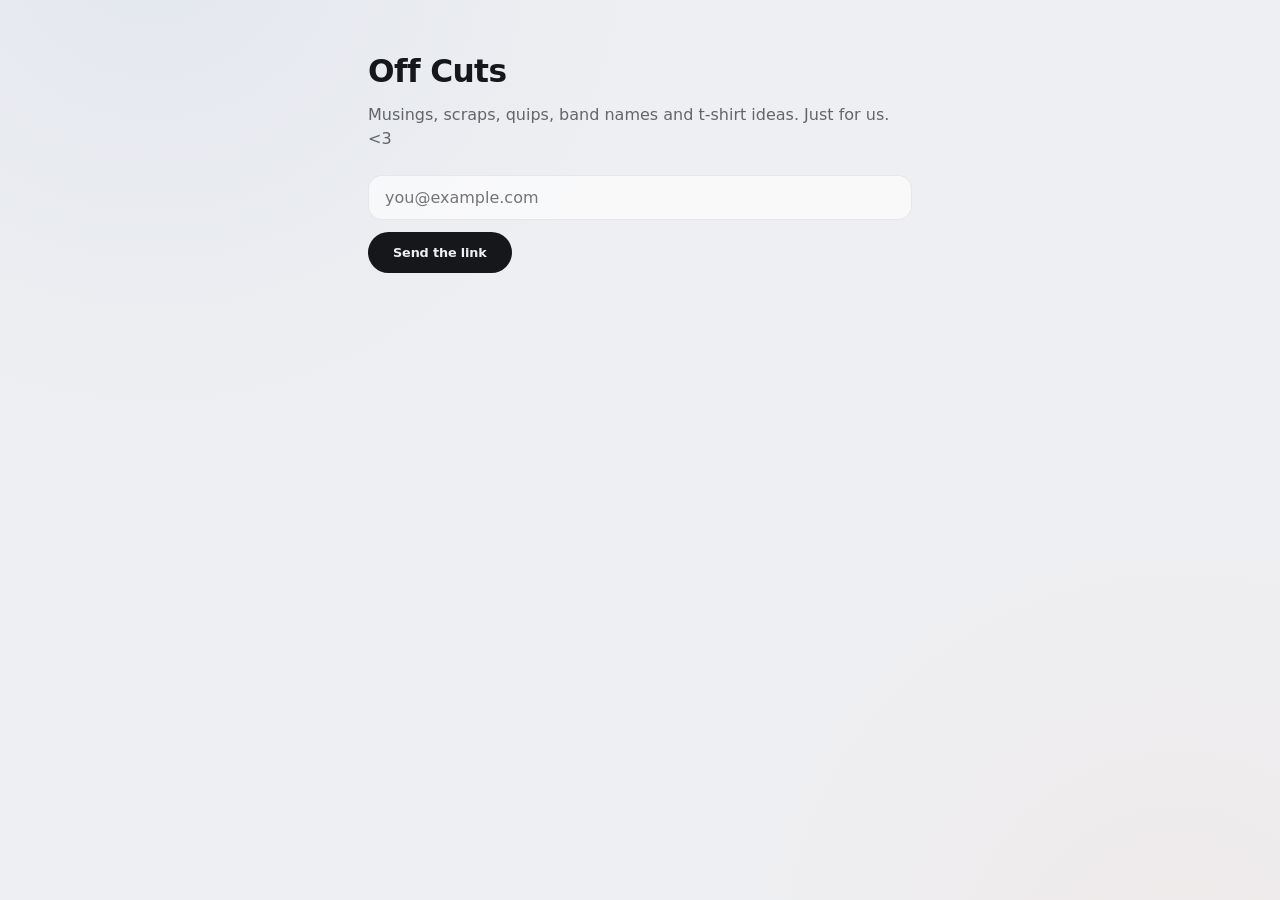
==== commit 56d53773: "Change auth section description text Updated the description in the authentication section." ====
--- a/index.html
+++ b/index.html
@@ -28,7 +28,7 @@
 <!-- ============ AUTH ============ -->
 <section id="auth" class="wrap sheet" hidden>
   <h1 id="auth-name">Archive</h1>
-  <p>Two people. Enter the email you were let in with.</p>
+  <p>Musings, scraps, quips, band names and t-shirt ideas. Just for us. <3</p>
   <input class="field" id="auth-email" type="email" inputmode="email"
          autocomplete="email" placeholder="you@example.com">
   <button class="commit" id="auth-send">Send the link</button>
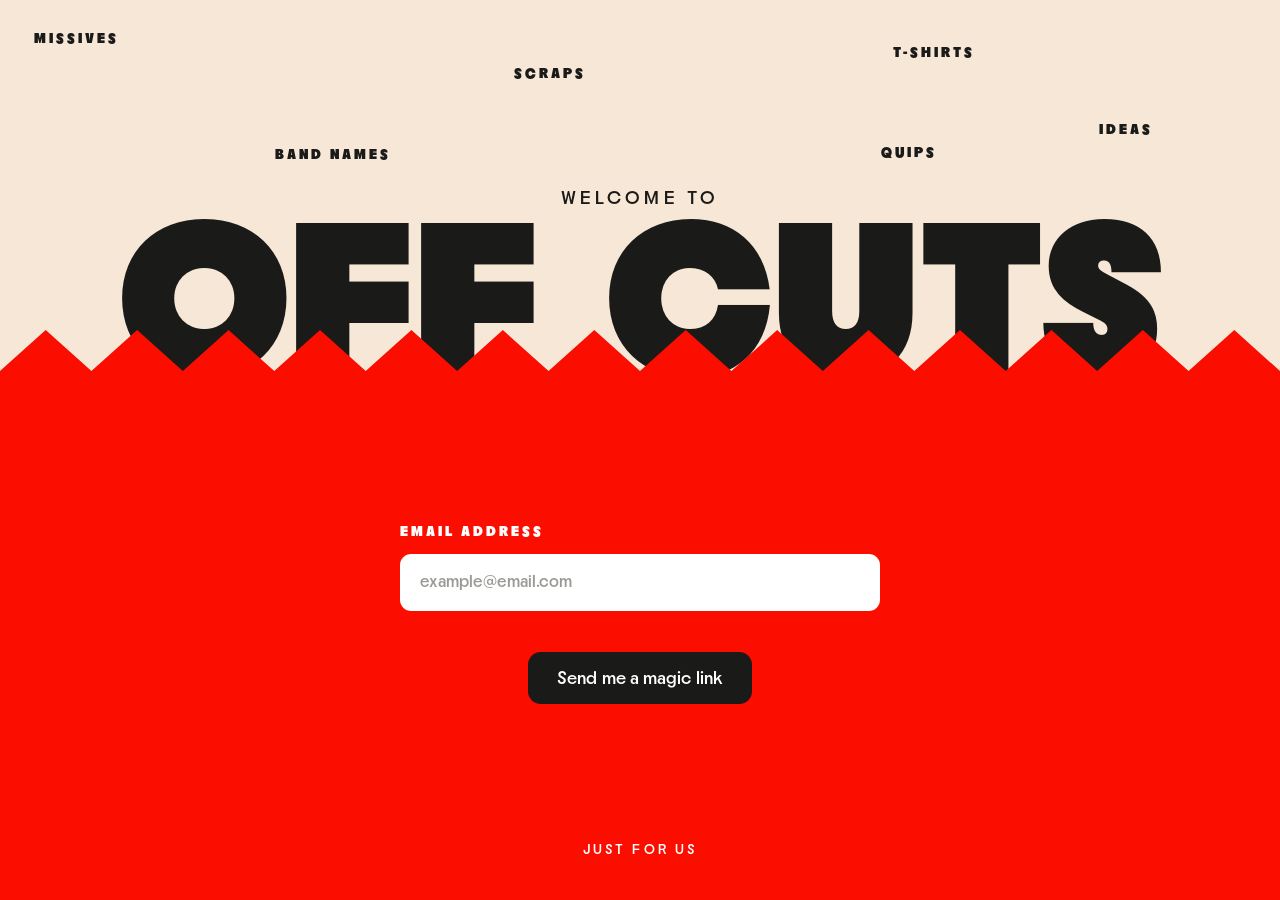
==== commit 7045a29a: "visual updates" ====
--- a/index.html
+++ b/index.html
@@ -14,6 +14,7 @@
 <link rel="apple-touch-icon" href="icons/icon-180.png">
 <link rel="stylesheet" href="theme-glass.css">
 <link rel="stylesheet" href="app.css">
+<link rel="stylesheet" href="auth.css">
 </head>
 <!-- Structural variants. Try combinations in playground.html,
      then paste what you land on here.
@@ -26,13 +27,34 @@
 <div class="grain" aria-hidden="true"></div>
 
 <!-- ============ AUTH ============ -->
-<section id="auth" class="wrap sheet" hidden>
-  <h1 id="auth-name">Archive</h1>
-  <p>Musings, scraps, quips, band names and t-shirt ideas. Just for us. <3</p>
-  <input class="field" id="auth-email" type="email" inputmode="email"
-         autocomplete="email" placeholder="you@example.com">
-  <button class="commit" id="auth-send">Send the link</button>
-  <p id="auth-msg" style="margin-top:16px"></p>
+<section id="auth" hidden>
+
+  <div class="auth__top">
+    <div class="auth__scatter" aria-hidden="true">
+      <span>Missives</span>
+      <span>Scraps</span>
+      <span>T-shirts</span>
+      <span>Band names</span>
+      <span>Quips</span>
+      <span>Ideas</span>
+    </div>
+    <p class="auth__welcome">Welcome to</p>
+    <!-- app.js writes CONFIG.NAME in here -->
+    <h1 class="auth__title" id="auth-name">Off Cuts</h1>
+  </div>
+
+  <div class="auth__panel">
+    <div class="auth__form">
+      <label for="auth-email">Email address</label>
+      <input id="auth-email" type="email" inputmode="email"
+             autocomplete="email" placeholder="example@email.com">
+      <button id="auth-send">Send me a magic link</button>
+      <p id="auth-msg" role="status" aria-live="polite"></p>
+    </div>
+
+    <p class="auth__foot">Just for us</p>
+  </div>
+
 </section>
 
 <!-- ============ MAIN ============ -->
--- a/auth.css
+++ b/auth.css
@@ -0,0 +1,275 @@
+/* ============================================================
+   THE FRONT DOOR
+   Self-contained — every rule is scoped under #auth, so nothing
+   here leaks into the app itself.
+
+   Tune the variables at the top; the rest follows from them.
+   ============================================================ */
+
+@font-face {
+  font-family: "Nikkei Maru";
+  src: url("fonts/PPNikkeiMaru-Regular.woff") format("woff");
+  font-weight: 400; font-style: normal; font-display: swap;
+}
+@font-face {
+  font-family: "Nikkei Maru";
+  src: url("fonts/PPNikkeiMaru-Heavy.woff") format("woff");
+  font-weight: 900; font-style: normal; font-display: swap;
+}
+
+#auth {
+  /* ---- palette ---- */
+  --cream: #F7E7D7;
+  --red:   #FB0D00;
+  --black: #1A1A18;
+
+  /* ---- the torn edge ----
+     Depth of the teeth. The COUNT is set per breakpoint by the
+     clip-path on .auth__panel, so they get chunkier as the screen
+     narrows instead of turning into a fine sawblade. */
+  --tooth-h: 3.2vw;
+
+  /* ---- how far the title tucks under the red ----
+     A fraction of the title's own size. Higher = more buried. */
+  --bleed: 0.29em;
+
+  /* ---- type ---- */
+  --track-wide: 0.21em;   /* the spec'd 21% */
+  --label:      clamp(0.72rem, 1.12vw, 1.3rem);
+
+  position: fixed; inset: 0; z-index: 200;
+  display: flex; flex-direction: column;
+  overflow-y: auto; overscroll-behavior: contain;
+  background: var(--cream);
+  font-family: "Nikkei Maru", var(--font-body);
+  color: var(--black);
+}
+#auth[hidden] { display: none !important; }
+
+/* ============ TOP: cream ============ */
+.auth__top {
+  position: relative;
+  flex: 0 0 auto;
+  /* No horizontal padding — it would cap how wide the title can
+     run, and running edge to edge is the whole gesture. The
+     scatter and the kicker carry their own inset instead.
+     Vertical rhythm keys off viewport HEIGHT: a 1440x900 laptop is
+     wide and short, and sizing this off vw overflows it. */
+  padding: clamp(1.1rem, 3.5vh, 3.2rem) 0 0;
+}
+
+/* ---- the scattered words ----
+   Absolutely placed inside a flexible box so they drift with the
+   viewport instead of reflowing into a tidy row, which would kill
+   the effect entirely. */
+.auth__scatter {
+  position: relative;
+  padding-inline: clamp(1rem, 2.4vw, 3rem);
+  height: clamp(5rem, 15vh, 13rem);
+  font-weight: 900;
+  font-size: var(--label);
+  letter-spacing: var(--track-wide);
+  text-transform: uppercase;
+}
+.auth__scatter span {
+  position: absolute;
+  white-space: nowrap;
+  transform: translate(-50%, -50%);
+}
+.auth__scatter span:nth-child(1) { left:  6%; top:  6%; }
+.auth__scatter span:nth-child(2) { left: 43%; top: 32%; }
+.auth__scatter span:nth-child(3) { left: 73%; top: 17%; }
+.auth__scatter span:nth-child(4) { left: 26%; top: 92%; }
+.auth__scatter span:nth-child(5) { left: 71%; top: 91%; }
+.auth__scatter span:nth-child(6) { left: 88%; top: 74%; }
+
+.auth__welcome {
+  padding-inline: clamp(1rem, 2.4vw, 3rem);
+  margin: clamp(0.4rem, 2vh, 1.75rem) 0 0;
+  text-align: center;
+  font-weight: 400;
+  font-size: clamp(0.85rem, 1.5vw, 1.75rem);
+  letter-spacing: var(--track-wide);
+  text-transform: uppercase;
+}
+
+/* ---- the title ----
+   Sized in vw so it always spans the measure. The negative bottom
+   margin is what lets the red ride up and bury its feet. */
+.auth__title {
+  margin: clamp(0.1rem, 0.6vw, 0.6rem) 0 calc(var(--bleed) * -1);
+  text-align: center;
+  font-weight: 900;
+  font-size: 17.4vw;
+  line-height: 0.78;
+  letter-spacing: -0.005em;
+  /* Heavy closes the word space almost entirely at display size.
+     Open it back up or "OFF CUTS" reads as one word. */
+  word-spacing: 0.13em;
+  text-transform: uppercase;
+  white-space: nowrap;
+}
+
+/* ============ BOTTOM: red ============ */
+.auth__panel {
+  position: relative;
+  z-index: 2;                    /* rides over the title */
+  flex: 1 0 auto;
+  background: var(--red);
+  color: #fff;
+  display: flex; flex-direction: column;
+  align-items: center; justify-content: center;
+  /* top padding clears the teeth, bottom clears the pinned footer */
+  padding: calc(var(--tooth-h) + clamp(2rem, 8vh, 5.5rem))
+           clamp(1.35rem, 4vw, 3rem)
+           clamp(4rem, 9vh, 6.5rem);
+
+  /* The torn edge — a clip-path on the panel itself.
+
+     Not a mask over a coloured block: masking leaves the top row
+     of red partially transparent, which renders as a hairline
+     across the full width. A clip has no fill to bleed.
+
+     And not cream carved over the top either — because the PANEL
+     is what's clipped, the red sits above the title, so the
+     letters stay visible inside the notches instead of being
+     painted over. That's the whole effect. */
+  clip-path: polygon(0.0000% var(--tooth-h), 3.5714% 0px, 7.1429% var(--tooth-h), 10.7143% 0px, 14.2857% var(--tooth-h), 17.8571% 0px, 21.4286% var(--tooth-h), 25.0000% 0px, 28.5714% var(--tooth-h), 32.1429% 0px, 35.7143% var(--tooth-h), 39.2857% 0px, 42.8571% var(--tooth-h), 46.4286% 0px, 50.0000% var(--tooth-h), 53.5714% 0px, 57.1429% var(--tooth-h), 60.7143% 0px, 64.2857% var(--tooth-h), 67.8571% 0px, 71.4286% var(--tooth-h), 75.0000% 0px, 78.5714% var(--tooth-h), 82.1429% 0px, 85.7143% var(--tooth-h), 89.2857% 0px, 92.8571% var(--tooth-h), 96.4286% 0px, 100.0000% var(--tooth-h), 100% 100%, 0% 100%);
+}
+
+/* ---- the form ---- */
+.auth__form {
+  width: min(30rem, 100%);
+  display: flex; flex-direction: column;
+  align-items: stretch;
+}
+.auth__form label {
+  font-weight: 900;
+  font-size: var(--label);
+  letter-spacing: var(--track-wide);
+  text-transform: uppercase;
+  margin-bottom: 0.75em;
+}
+
+#auth-email {
+  width: 100%;
+  border: 2px solid transparent;
+  border-radius: 0.7rem;
+  background: #fff;
+  color: var(--black);
+  font-family: inherit;
+  font-weight: 400;
+  font-size: clamp(1rem, 1.35vw, 1.4rem);
+  padding: 0.95em 1.05em;
+  outline: none;
+  transition: border-color 140ms ease;
+}
+#auth-email::placeholder { color: #9A9A96; }
+#auth-email:focus-visible { border-color: var(--black); }
+
+#auth-send {
+  align-self: center;
+  margin-top: clamp(1.5rem, 3.2vw, 2.75rem);
+  cursor: pointer;
+  border: none;
+  border-radius: 0.8rem;
+  background: var(--black);
+  color: #fff;
+  font-family: inherit;
+  /* Regular, not Heavy. Heavy's 'c' has so little aperture that
+     "magic" reads as "magio" at button size. */
+  font-weight: 400;
+  font-size: clamp(1rem, 1.45vw, 1.5rem);
+  letter-spacing: 0.005em;
+  padding: 0.8em 1.55em;
+  transition: transform 140ms ease, opacity 140ms ease;
+}
+#auth-send:hover:not(:disabled) { transform: translateY(-1px); }
+#auth-send:active:not(:disabled) { transform: translateY(1px); }
+#auth-send:disabled { opacity: 0.55; cursor: default; }
+
+#auth-msg {
+  margin: 1.25em 0 0;
+  text-align: center;
+  font-size: clamp(0.85rem, 1.05vw, 1.05rem);
+  line-height: 1.45;
+  min-height: 1.4em;      /* reserve the space so nothing jumps */
+  color: #fff;
+}
+
+.auth__foot {
+  /* Anchored to the bottom of the panel. Left in flow it lands
+     wherever the gap puts it, which on a tall phone is the middle
+     of a red void. */
+  position: absolute;
+  left: 0; right: 0;
+  bottom: clamp(1.25rem, 3vw, 3rem);
+  text-align: center;
+  margin: 0;
+  font-weight: 400;
+  font-size: var(--label);
+  letter-spacing: var(--track-wide);
+  text-transform: uppercase;
+  color: #fff;
+}
+
+/* ============ RESPONSIVE ============
+   Holds down to about 360px. Fewer, chunkier teeth as it narrows —
+   keeping the count fixed would turn them into a fine sawblade. */
+
+@media (max-width: 1100px) {
+  #auth { --tooth-h: 4.2vw; }
+  .auth__panel { clip-path: polygon(0.0000% var(--tooth-h), 5.0000% 0px, 10.0000% var(--tooth-h), 15.0000% 0px, 20.0000% var(--tooth-h), 25.0000% 0px, 30.0000% var(--tooth-h), 35.0000% 0px, 40.0000% var(--tooth-h), 45.0000% 0px, 50.0000% var(--tooth-h), 55.0000% 0px, 60.0000% var(--tooth-h), 65.0000% 0px, 70.0000% var(--tooth-h), 75.0000% 0px, 80.0000% var(--tooth-h), 85.0000% 0px, 90.0000% var(--tooth-h), 95.0000% 0px, 100.0000% var(--tooth-h), 100% 100%, 0% 100%); }
+  .auth__title { font-size: 17.8vw; }
+}
+
+@media (max-width: 720px) {
+  #auth {
+    --tooth-h: 6vw;
+    --bleed: 0.26em;
+    --track-wide: 0.16em;
+  }
+  .auth__panel { clip-path: polygon(0.0000% var(--tooth-h), 7.1429% 0px, 14.2857% var(--tooth-h), 21.4286% 0px, 28.5714% var(--tooth-h), 35.7143% 0px, 42.8571% var(--tooth-h), 50.0000% 0px, 57.1429% var(--tooth-h), 64.2857% 0px, 71.4286% var(--tooth-h), 78.5714% 0px, 85.7143% var(--tooth-h), 92.8571% 0px, 100.0000% var(--tooth-h), 100% 100%, 0% 100%); }
+  /* Two of the six would overlap at this width. Losing them beats
+     letting them collide. */
+  .auth__scatter span:nth-child(3),
+  .auth__scatter span:nth-child(5) { display: none; }
+  .auth__scatter span:nth-child(1) { left: 22%; top:  8%; }
+  .auth__scatter span:nth-child(2) { left: 72%; top: 30%; }
+  .auth__scatter span:nth-child(4) { left: 30%; top: 62%; }
+  .auth__scatter span:nth-child(6) { left: 76%; top: 78%; }
+  .auth__scatter { height: 9rem; }
+  .auth__title { font-size: 18.4vw; }
+  /* Centred in a tall panel the form strands itself low with a big
+     empty field above it. Sit it near the top instead. */
+  .auth__panel {
+    justify-content: flex-start;
+    padding-top: calc(var(--tooth-h) + clamp(1.5rem, 8vw, 4rem));
+  }
+}
+
+@media (max-width: 420px) {
+  #auth { --tooth-h: 7.5vw; }
+  .auth__panel { clip-path: polygon(0.0000% var(--tooth-h), 10.0000% 0px, 20.0000% var(--tooth-h), 30.0000% 0px, 40.0000% var(--tooth-h), 50.0000% 0px, 60.0000% var(--tooth-h), 70.0000% 0px, 80.0000% var(--tooth-h), 90.0000% 0px, 100.0000% var(--tooth-h), 100% 100%, 0% 100%); }
+  .auth__title { font-size: 18.6vw; }
+}
+
+/* Short landscape windows: everything competes for height, and the
+   pinned footer ends up under the fold. */
+@media (max-height: 620px) and (orientation: landscape) {
+  #auth { --tooth-h: 2.2vw; }
+  .auth__scatter { height: 4rem; }
+  .auth__welcome { font-size: 0.8rem; }
+  .auth__title { font-size: 13vw; }
+  .auth__panel {
+    justify-content: flex-start;
+    padding-top: calc(var(--tooth-h) + 1.5rem);
+    padding-bottom: 1.5rem;
+  }
+  #auth-send { margin-top: 1.25rem; }
+  .auth__foot { position: static; margin-top: 1.5rem; }
+}
+
+@media (prefers-reduced-motion: reduce) {
+  #auth * { transition: none !important; }
+}
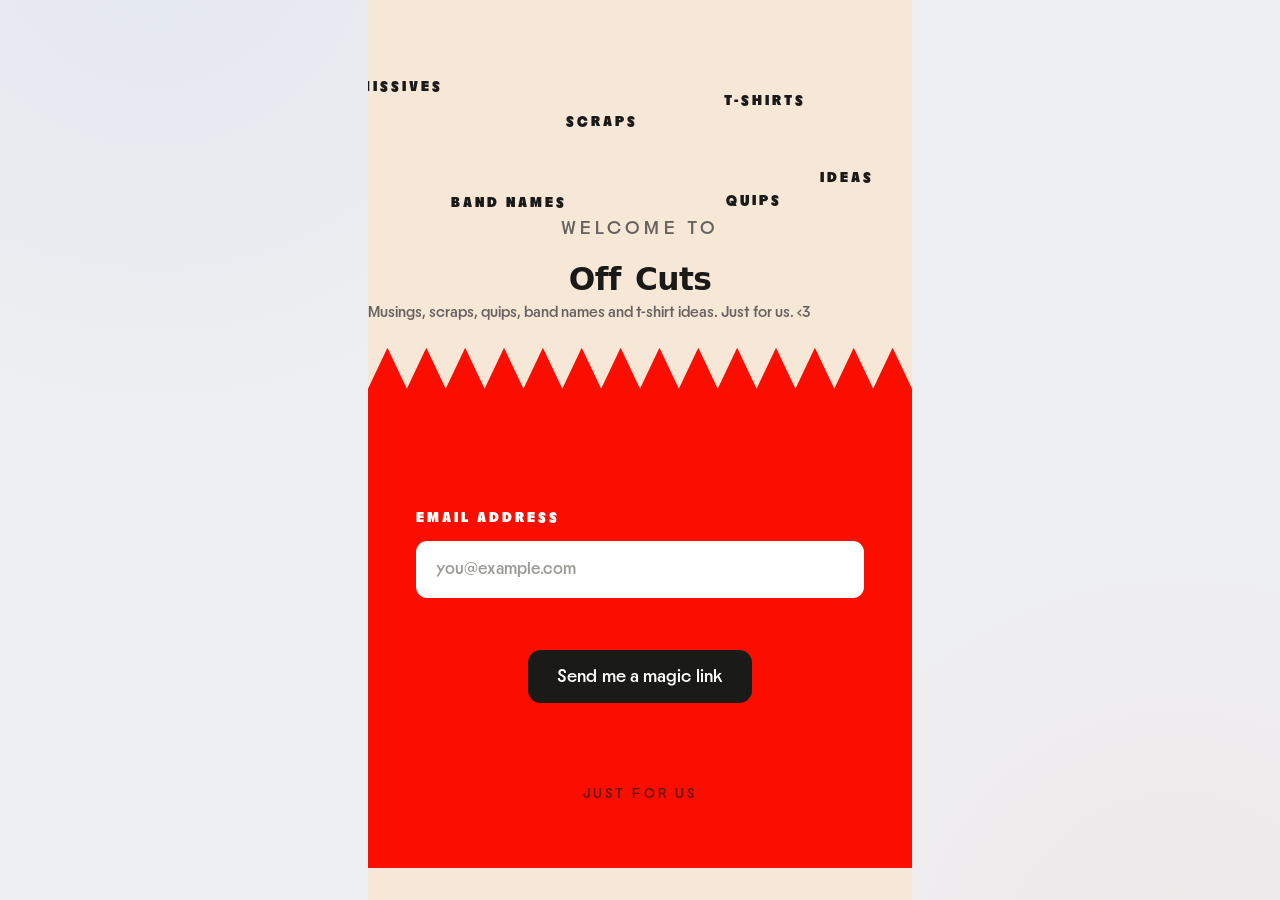
==== commit 10a5b183: "Merge branch 'main' of https://github.com/johnmtlnd/zine" ====
--- a/index.html
+++ b/index.html
@@ -27,7 +27,7 @@
 <div class="grain" aria-hidden="true"></div>
 
 <!-- ============ AUTH ============ -->
-<section id="auth" hidden>
+<section id="auth" class="wrap sheet" hidden>
 
   <div class="auth__top">
     <div class="auth__scatter" aria-hidden="true">
@@ -43,17 +43,20 @@
     <h1 class="auth__title" id="auth-name">Off Cuts</h1>
   </div>
 
+  <p class="auth__desc">Musings, scraps, quips, band names and t-shirt ideas. Just for us. &lt;3</p>
+
   <div class="auth__panel">
     <div class="auth__form">
       <label for="auth-email">Email address</label>
-      <input id="auth-email" type="email" inputmode="email"
-             autocomplete="email" placeholder="example@email.com">
-      <button id="auth-send">Send me a magic link</button>
+      <input id="auth-email" class="field" type="email" inputmode="email"
+             autocomplete="email" placeholder="you@example.com">
+      <button id="auth-send" class="commit">Send me a magic link</button>
       <p id="auth-msg" role="status" aria-live="polite"></p>
     </div>
 
     <p class="auth__foot">Just for us</p>
   </div>
+
 
 </section>
 
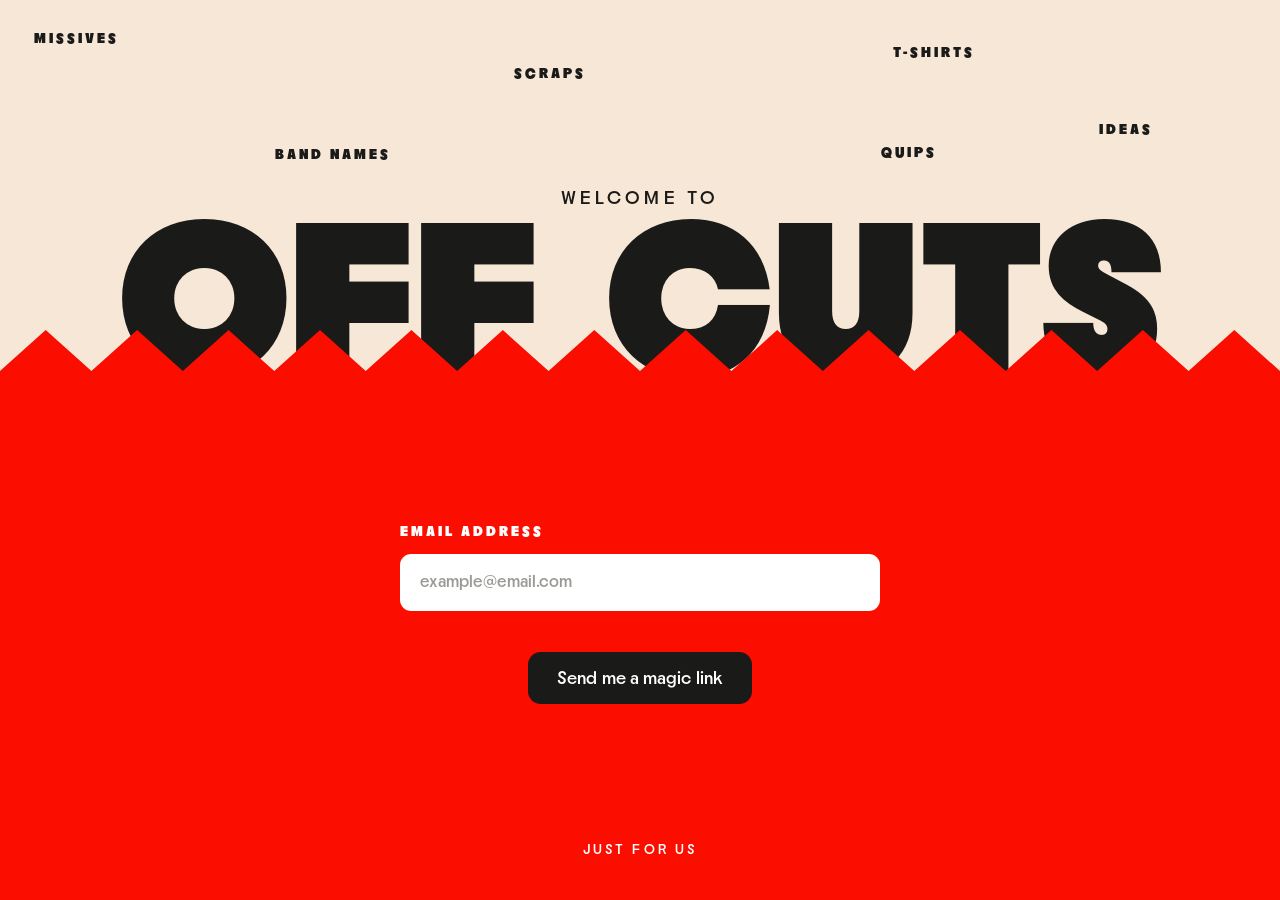
==== commit 65b4f7b9: "Update index.html" ====
--- a/index.html
+++ b/index.html
@@ -27,7 +27,7 @@
 <div class="grain" aria-hidden="true"></div>
 
 <!-- ============ AUTH ============ -->
-<section id="auth" class="wrap sheet" hidden>
+<section id="auth" hidden>
 
   <div class="auth__top">
     <div class="auth__scatter" aria-hidden="true">
@@ -43,20 +43,17 @@
     <h1 class="auth__title" id="auth-name">Off Cuts</h1>
   </div>
 
-  <p class="auth__desc">Musings, scraps, quips, band names and t-shirt ideas. Just for us. &lt;3</p>
-
   <div class="auth__panel">
     <div class="auth__form">
       <label for="auth-email">Email address</label>
-      <input id="auth-email" class="field" type="email" inputmode="email"
-             autocomplete="email" placeholder="you@example.com">
-      <button id="auth-send" class="commit">Send me a magic link</button>
+      <input id="auth-email" type="email" inputmode="email"
+             autocomplete="email" placeholder="example@email.com">
+      <button id="auth-send">Send me a magic link</button>
       <p id="auth-msg" role="status" aria-live="polite"></p>
     </div>
 
     <p class="auth__foot">Just for us</p>
   </div>
-
 
 </section>
 
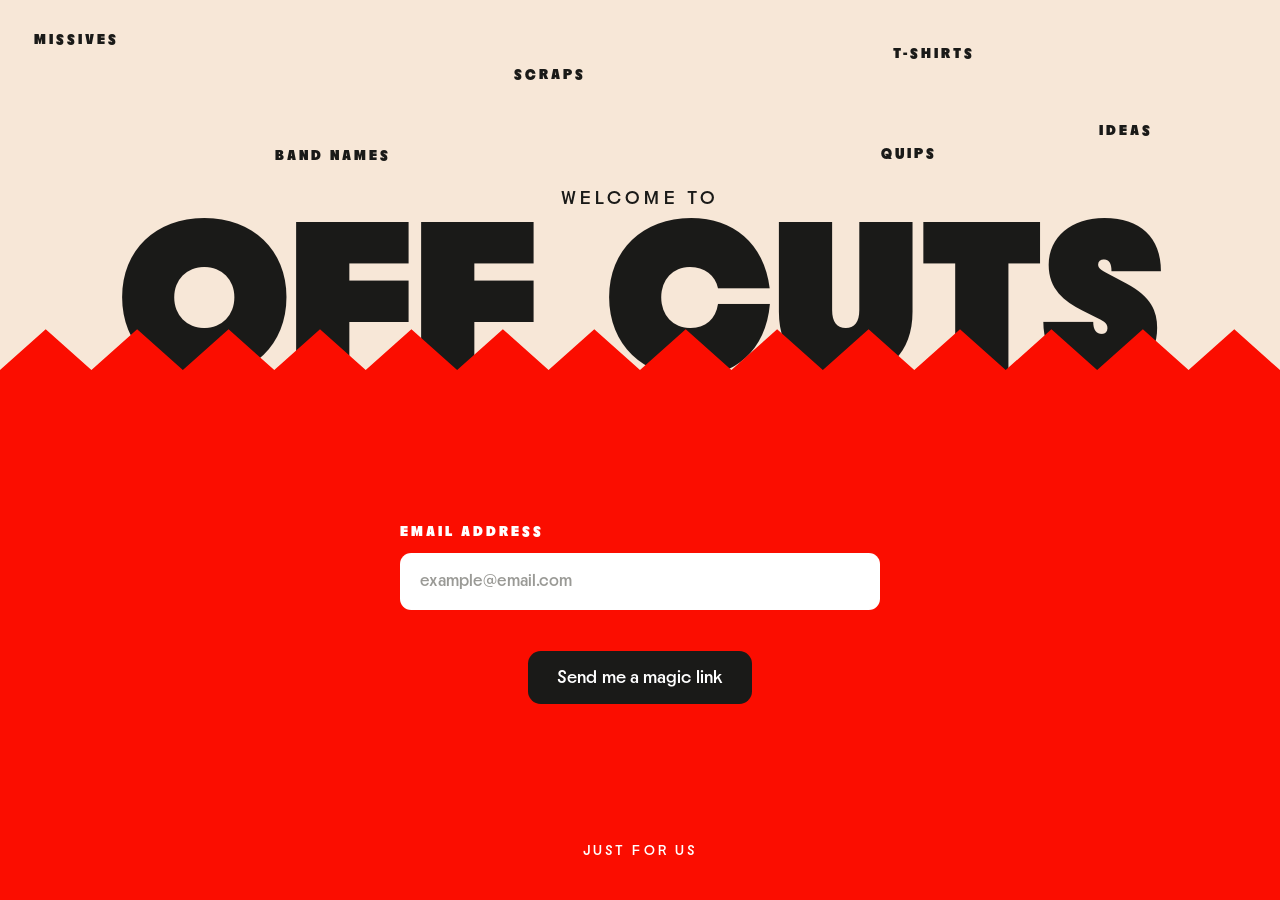
==== commit 502aa768: "Redesign from the Figma prototype Home is a black masthead and the categories as a Century Schoolboo" ====
--- a/index.html
+++ b/index.html
@@ -3,25 +3,21 @@
 <head>
 <meta charset="utf-8">
 <meta name="viewport" content="width=device-width, initial-scale=1, viewport-fit=cover">
-<meta name="theme-color" content="#EEEFF2" media="(prefers-color-scheme: light)">
-<meta name="theme-color" content="#121316" media="(prefers-color-scheme: dark)">
+<meta name="theme-color" content="#1A1A18" media="(prefers-color-scheme: light)">
+<meta name="theme-color" content="#0A0A09" media="(prefers-color-scheme: dark)">
 <meta name="color-scheme" content="light dark">
 <meta name="apple-mobile-web-app-capable" content="yes">
-<meta name="apple-mobile-web-app-status-bar-style" content="default">
+<meta name="apple-mobile-web-app-status-bar-style" content="black">
 <title>Archive</title>
 <link rel="manifest" href="manifest.webmanifest">
 <link rel="icon" href="icons/icon.svg" type="image/svg+xml">
 <link rel="apple-touch-icon" href="icons/icon-180.png">
-<link rel="stylesheet" href="theme-glass.css">
+<link rel="stylesheet" href="theme-cuts.css">
 <link rel="stylesheet" href="app.css">
+<link rel="stylesheet" href="cuts.css">
 <link rel="stylesheet" href="auth.css">
 </head>
-<!-- Structural variants. Try combinations in playground.html,
-     then paste what you land on here.
-     cards:   raised | bordered | flat | divided | naked
-     meta:    full | minimal | quiet
-     capture: card | bare  -->
-<body data-cards="raised" data-meta="minimal" data-capture="card">
+<body>
 
 <div class="texture" aria-hidden="true"></div>
 <div class="grain" aria-hidden="true"></div>
@@ -57,50 +53,104 @@
 
 </section>
 
-<!-- ============ MAIN ============ -->
-<main id="main" class="wrap" hidden>
-
-  <header class="masthead">
-    <div class="masthead__name" id="masthead-name">Archive</div>
-    <button class="masthead__btn" id="btn-shuffle" title="Shuffle">Shuffle</button>
-    <button class="masthead__btn" id="btn-settings" title="Settings">···</button>
+<!-- ============ MAIN ============
+     From the Figma prototype: a black masthead, the categories as a
+     big serif list, and every post living in a sheet that peeks up
+     from the bottom ("All posts"). On a wide screen the sheet stops
+     being a sheet and becomes the right-hand pane. -->
+<main id="main" hidden>
+
+  <header class="top" id="top">
+    <h1 class="top__name" id="masthead-name">Off Cuts</h1>
+    <button class="top__btn" id="btn-compose" title="New idea" aria-label="New idea">
+      <svg viewBox="0 0 24 24" aria-hidden="true" fill="none" stroke="currentColor" stroke-width="2.2" stroke-linecap="round"><path d="M12 4.5v15M4.5 12h15"/></svg>
+    </button>
+    <button class="top__btn" id="btn-settings" title="Settings" aria-label="Settings">
+      <svg viewBox="0 0 24 24" aria-hidden="true"><circle cx="5" cy="12" r="2"/><circle cx="12" cy="12" r="2"/><circle cx="19" cy="12" r="2"/></svg>
+    </button>
   </header>
 
-  <!-- Capture is the home screen. Not a feed with an add button. -->
-  <section class="capture">
-    <textarea class="composer" id="composer" rows="1"
-              placeholder="Band name, shirt, whatever&hellip;"
-              autocomplete="off" autocapitalize="sentences"></textarea>
-
-    <div class="capture__row" id="typebar"><!-- type chips injected --></div>
-
-    <div class="capture__row">
-      <button class="iconbtn iconbtn--rec" id="btn-rec" title="Hold to record" aria-label="Hold to record">
-        <svg viewBox="0 0 16 16" aria-hidden="true"><circle cx="8" cy="8" r="6"/></svg>
-      </button>
-      <button class="iconbtn" id="btn-photo" title="Add a photo" aria-label="Add a photo">
-        <svg viewBox="0 0 16 16" aria-hidden="true">
-          <path d="M0 3h4l1-1.5h6L12 3h4v11H0V3Zm8 2.2A3.6 3.6 0 1 0 8 12.4 3.6 3.6 0 0 0 8 5.2Zm0 1.6a2 2 0 1 1 0 4 2 2 0 0 1 0-4Z"/>
-        </svg>
-      </button>
-      <input type="file" id="photo-input" accept="image/*" hidden>
-      <span class="rectimer" id="rectimer"></span>
-      <span class="spacer"></span>
-      <button class="commit" id="btn-commit" disabled>Keep it</button>
-    </div>
-
-    <div class="capture__row" id="attached" hidden></div>
+  <div class="home" id="home">
+    <nav class="cats" id="cats" aria-label="Categories"><!-- rows injected --></nav>
+    <p class="empty" id="empty" hidden>Nothing yet. Tap + to start the pile.</p>
+  </div>
+
+  <div class="scrim" id="scrim" aria-hidden="true"></div>
+
+  <section class="posts" id="posts" aria-label="Posts">
+    <div class="posts__grab" id="posts-grab" aria-hidden="true"><i></i></div>
+    <button class="posts__peek" id="posts-peek" type="button">All posts</button>
+    <div class="posts__panel" id="posts-panel">
+      <div class="posts__head" id="posts-head">
+        <div class="posts__title" id="posts-title" hidden>
+          <span id="posts-title-text"></span>
+          <button class="posts__clear" id="posts-clear" type="button" aria-label="Show all posts">
+            <svg viewBox="0 0 24 24" aria-hidden="true" fill="none" stroke="currentColor" stroke-width="2" stroke-linecap="round"><path d="M6 6l12 12M18 6 6 18"/></svg>
+          </button>
+        </div>
+        <div class="posts__bar">
+          <div class="media" role="group" aria-label="Show">
+            <button class="media__btn media__btn--all" id="m-all" type="button" aria-pressed="true">
+              <svg viewBox="0 0 24 24" aria-hidden="true" fill="none" stroke="currentColor" stroke-width="1.7"><circle cx="12" cy="12" r="9"/><path d="M3 12h18M12 3c2.6 2.6 3.8 5.6 3.8 9s-1.2 6.4-3.8 9c-2.6-2.6-3.8-5.6-3.8-9S9.4 5.6 12 3Z"/></svg>
+              <span>All</span>
+            </button>
+            <button class="media__btn" id="m-photo" type="button" aria-pressed="false" aria-label="Photos only" title="Photos">
+              <svg viewBox="0 0 24 24" aria-hidden="true" fill="none" stroke="currentColor" stroke-width="1.7" stroke-linejoin="round"><path d="M3.5 8.5a2 2 0 0 1 2-2h2.2l1.5-2h5.6l1.5 2h2.2a2 2 0 0 1 2 2v9a2 2 0 0 1-2 2h-13a2 2 0 0 1-2-2v-9Z"/><circle cx="12" cy="12.8" r="3.3"/></svg>
+            </button>
+            <button class="media__btn" id="m-audio" type="button" aria-pressed="false" aria-label="Voice notes only" title="Voice notes">
+              <svg viewBox="0 0 24 24" aria-hidden="true" fill="none" stroke="currentColor" stroke-width="1.7" stroke-linecap="round" stroke-linejoin="round"><path d="M4.5 16v-3.5a7.5 7.5 0 0 1 15 0V16"/><rect x="3.5" y="14" width="4" height="5.5" rx="1.6"/><rect x="16.5" y="14" width="4" height="5.5" rx="1.6"/></svg>
+            </button>
+          </div>
+          <label class="sort">
+            <span id="sort-label">Sort by</span>
+            <svg viewBox="0 0 24 24" aria-hidden="true" fill="none" stroke="currentColor" stroke-width="2" stroke-linecap="round" stroke-linejoin="round"><path d="m5 9 7 7 7-7"/></svg>
+            <select id="sort" aria-label="Sort posts">
+              <option value="new">Newest first</option>
+              <option value="old">Oldest first</option>
+              <option value="shuffle">Shuffle</option>
+            </select>
+          </label>
+        </div>
+      </div>
+      <div class="feed" id="feed"></div>
+    </div>
   </section>
 
-  <div class="lens">
-    <button id="lens-all" aria-pressed="true">All</button>
-    <button id="lens-type" aria-pressed="false">By type</button>
-  </div>
-
-  <div class="feed" id="feed"></div>
-  <div class="empty" id="empty" hidden>Nothing yet. Say something.</div>
-
 </main>
+
+<!-- ============ COMPOSER ============
+     A modal on a wide screen, a sheet from the bottom on a phone.
+     Same element; the breakpoint decides which. -->
+<dialog class="sheet" id="compose" aria-labelledby="compose-name">
+  <div class="sheet__grab" id="compose-grab" aria-hidden="true"><i></i></div>
+  <div class="sheet__head">
+    <span class="avatar avatar--lg" id="compose-avatar" aria-hidden="true"></span>
+    <div class="sheet__col">
+      <div class="sheet__top">
+        <span class="sheet__name" id="compose-name"></span>
+        <button class="sheet__clear" id="btn-clear" type="button" hidden>Clear</button>
+      </div>
+      <textarea class="composer" id="composer" rows="3"
+                placeholder="What&rsquo;s the idea?"
+                autocomplete="off" autocapitalize="sentences"></textarea>
+      <div class="sheet__row" id="attached" hidden></div>
+      <div class="sheet__row" id="typebar"><!-- type chips injected --></div>
+    </div>
+  </div>
+  <div class="sheet__bar">
+    <button class="sheet__tool" id="btn-photo" type="button" title="Add a photo" aria-label="Add a photo">
+      <svg viewBox="0 0 24 24" aria-hidden="true" fill="none" stroke="currentColor" stroke-width="1.8" stroke-linejoin="round"><rect x="3" y="3" width="18" height="18" rx="2.5"/><circle cx="9" cy="9" r="1.8"/><path d="m21 15-4.5-4.5L6 21"/></svg>
+    </button>
+    <input type="file" id="photo-input" accept="image/*" hidden>
+    <button class="sheet__tool sheet__tool--rec" id="btn-rec" type="button" title="Hold to record" aria-label="Hold to record">
+      <svg viewBox="0 0 24 24" aria-hidden="true" fill="none" stroke="currentColor" stroke-width="1.8" stroke-linecap="round"><rect x="8.5" y="2.5" width="7" height="12" rx="3.5"/><path d="M5 11a7 7 0 0 0 14 0M12 18v3.5"/></svg>
+    </button>
+    <span class="rectimer" id="rectimer"></span>
+    <span class="spacer"></span>
+    <button class="sheet__cancel" id="btn-cancel" type="button">Cancel</button>
+    <button class="commit" id="btn-commit" type="button" disabled>Keep it</button>
+  </div>
+</dialog>
 
 <!-- ============ DETAIL / SHUFFLE ============
      One component doing two jobs: tapping a card and hitting
@@ -109,7 +159,7 @@
   <div class="shuffle__label" id="detail-label"></div>
   <div class="shuffle__body" id="detail-body"></div>
   <div class="shuffle__foot">
-    <button class="chip" id="detail-close">Back</button>
+    <button class="chip" id="detail-close">‹ Back</button>
     <button class="chip" id="detail-again" hidden>Again</button>
     <span class="spacer"></span>
     <button class="chip chip--ghost" id="detail-delete">Delete</button>
@@ -120,6 +170,7 @@
 <section class="shuffle" id="settings" hidden style="grid-template-rows:auto 1fr">
   <div class="shuffle__label">Settings</div>
   <div style="overflow:auto">
+    <div class="group">
     <div class="row">
       <span class="row__label">Your name</span>
       <input class="field" id="set-name" style="width:auto;margin:0;max-width:55%">
@@ -136,8 +187,9 @@
       <span class="row__label">Sign out</span>
       <button class="chip" id="set-signout">Sign out</button>
     </div>
+    </div>
     <p style="margin-top:24px;color:var(--ink-soft);font-size:.85rem" id="set-status"></p>
-    <button class="chip" id="set-close" style="margin-top:20px">Back</button>
+    <button class="chip" id="set-close">Done</button>
   </div>
 </section>
 
--- a/theme-cuts.css
+++ b/theme-cuts.css
@@ -0,0 +1,138 @@
+/* ============================================================
+   THEME — CUTS
+   From John's Figma prototype (Nov 2026).
+
+   Three faces, three jobs:
+     Century Schoolbook  — the archive's voice: categories, body text
+                           (shipped as TeX Gyre Schola, a free clone)
+     PP Neue Montreal    — headings and controls
+     PP Neue Montreal Mono — the small print: who, when, what kind
+   Nikkei Maru Heavy stays for the masthead only.
+
+   The @font-face rules are at the top of cuts.css.
+   ============================================================ */
+
+:root {
+
+  /* ---- palette, straight from the login ---- */
+  --bg:      #EEEEEE;          /* the prototype's grey */
+  --field-1: #EEEEEE;
+  --field-2: #EEEEEE;
+  --ink:     #1A1A18;
+  --ink-soft:  color-mix(in srgb, var(--ink) 62%, transparent);
+  --ink-faint: color-mix(in srgb, var(--ink) 42%, transparent);
+  --accent:  #FB0D00;          /* the masthead red */
+
+  /* ---- surfaces ----
+     --surface is the sheet: plain white on the grey. */
+  --surface:        #FFFFFF;
+  --surface-strong: #1A1A18;                     /* the black header */
+  --header:         #1A1A18;
+  --header-ink:     #FFFFFF;
+  --surface-sunk:   rgba(26, 26, 24, 0.07);      /* the quiet buttons */
+  --blur:           18px;
+  --saturate:       160%;
+  --specular:       0 0 #0000;
+
+  --hairline:        rgba(26, 26, 24, 0.10);
+  --hairline-strong: rgba(26, 26, 24, 0.18);
+  --border:      1px;
+  --rule-weight: 1px;
+
+  /* Notes' groups have no shadow — they're flat panels. */
+  --shadow-card: 0 0 #0000;
+  --shadow-lift: 0 1px 2px rgba(26, 26, 24, 0.06), 0 10px 30px rgba(26, 26, 24, 0.10);
+
+  --masthead-fill: transparent;
+  --masthead-ink:  var(--ink);
+
+  /* ---- type ----
+     Display is Nikkei Maru (Heavy at 900, per your spec at 0%
+     tracking). Body is the system face, for chrome. The ideas
+     themselves are set in Nikkei Maru Regular — see --font-idea. */
+  --font-display: "Nikkei Maru", -apple-system, BlinkMacSystemFont, system-ui, sans-serif;
+  --font-serif:   "Schoolbook", "Century Schoolbook", "New Century Schoolbook", Georgia, serif;
+  --font-sans:    "Neue Montreal", -apple-system, BlinkMacSystemFont, system-ui, sans-serif;
+  --font-mono:    "Neue Montreal Mono", ui-monospace, "SF Mono", Menlo, monospace;
+  --font-body:    var(--font-sans);
+  --font-idea:    var(--font-sans);
+
+  --display-weight:    900;
+  --display-track:     0;
+  --display-transform: none;
+  --track-wide:        0.21em;  /* the login's spaced-out caps */
+
+  --text-base: 1rem;
+  --ratio:     1.25;
+  --text-xs:  calc(var(--text-base) / var(--ratio) / var(--ratio));
+  --text-sm:  calc(var(--text-base) / var(--ratio));
+  --text-md:  var(--text-base);
+  --text-lg:  calc(var(--text-base) * var(--ratio));
+  --text-xl:  calc(var(--text-base) * var(--ratio) * var(--ratio));
+  --text-2xl: calc(var(--text-base) * var(--ratio) * var(--ratio) * var(--ratio));
+
+  --label-size:   0.8125rem;
+  --body-size:    var(--text-md);
+  --body-leading: 1.45;
+
+  --title-size:    1.1875rem;   /* an idea in the list */
+  --title-weight:  400;         /* Regular — Heavy's 'c' reads as 'o' this small */
+  --title-leading: 1.25;
+
+  --space-unit: 4px;
+  --density:    1;
+  --space-1: calc(var(--space-unit) * 1  * var(--density));
+  --space-2: calc(var(--space-unit) * 2  * var(--density));
+  --space-3: calc(var(--space-unit) * 3  * var(--density));
+  --space-4: calc(var(--space-unit) * 4  * var(--density));
+  --space-5: calc(var(--space-unit) * 6  * var(--density));
+  --space-6: calc(var(--space-unit) * 8  * var(--density));
+  --space-7: calc(var(--space-unit) * 12 * var(--density));
+
+  /* ---- shape ---- */
+  --radius-card:  14px;
+  --radius-sheet: 18px;
+  --radius-chip:  999px;
+  --radius-btn:   0.8rem;   /* the login's button corner */
+  --radius-field: 11px;
+
+  --pad:      16px;
+  --card-pad: 12px;
+  --gap:      0px;
+  --measure:  40rem;
+
+  /* ---- the torn edge on the toolbar ---- */
+  --tooth: 9px;
+
+  --tilt: 0deg;
+  --grain: 0;
+  --halftone: 0;
+  --dot-size: 3px;
+
+  --photo-filter: none;
+  --wave-radius:  2px;
+  --wave-width:   2px;
+
+  --dur:  160ms;
+  --ease: cubic-bezier(0.32, 0.72, 0, 1);
+}
+
+/* ---- dark ----
+   The header is already black; the rest follows it down. */
+@media (prefers-color-scheme: dark) {
+  :root {
+    --bg:      #121211;
+    --field-1: #121211;
+    --field-2: #121211;
+    --ink:     #F2F0EC;
+    --accent:  #FF2A1A;
+
+    --surface:        #1C1C1A;
+    --surface-sunk:   rgba(242, 240, 236, 0.08);
+    --header:         #0A0A09;
+
+    --hairline:        rgba(242, 240, 236, 0.10);
+    --hairline-strong: rgba(242, 240, 236, 0.20);
+    --shadow-lift: 0 1px 2px rgba(0,0,0,.4), 0 10px 30px rgba(0,0,0,.45);
+  }
+}
--- a/cuts.css
+++ b/cuts.css
@@ -0,0 +1,476 @@
+/* ============================================================
+   CUTS — layout for John's Figma prototype
+   Tokens are in theme-cuts.css. Sizes were measured off the
+   prototype recording, not eyeballed.
+   ============================================================ */
+
+/* ---- faces ---- */
+@font-face { font-family: "Neue Montreal"; font-weight: 400; font-style: normal; font-display: swap;
+  src: url("fonts/PPNeueMontreal-Regular.woff2") format("woff2"); }
+@font-face { font-family: "Neue Montreal"; font-weight: 500; font-style: normal; font-display: swap;
+  src: url("fonts/PPNeueMontreal-Medium.woff2") format("woff2"); }
+@font-face { font-family: "Neue Montreal Mono"; font-weight: 400; font-style: normal; font-display: swap;
+  src: url("fonts/PPNeueMontrealMono-Regular.woff2") format("woff2"); }
+@font-face { font-family: "Neue Montreal Mono"; font-weight: 500; font-style: normal; font-display: swap;
+  src: url("fonts/PPNeueMontrealMono-Medium.woff2") format("woff2"); }
+/* Century Schoolbook, via TeX Gyre Schola (GUST Font License — free
+   to ship). A real Century Schoolbook on the device wins if present. */
+@font-face { font-family: "Schoolbook"; font-weight: 400; font-style: normal; font-display: swap;
+  src: local("Century Schoolbook"), local("CenturySchoolbook"), url("fonts/Schola-regular.woff") format("woff"); }
+@font-face { font-family: "Schoolbook"; font-weight: 400; font-style: italic; font-display: swap;
+  src: local("Century Schoolbook Italic"), local("CenturySchoolbook-Italic"), url("fonts/Schola-italic.woff") format("woff"); }
+
+body { background: var(--bg); background-image: none; font-family: var(--font-sans); }
+.texture, .grain { display: none; }
+body.sheet-open { overflow: hidden; }
+
+/* ---- masthead ---- */
+.top {
+  position: relative; z-index: 5;
+  display: flex; align-items: center; gap: 6px;
+  padding: calc(env(safe-area-inset-top) + 28px) 12px 22px 20px;
+  background: var(--header); color: var(--header-ink);
+}
+.top__name {
+  flex: 1; margin: 0;
+  font: 900 2.125rem/1 var(--font-display); text-transform: uppercase;
+  letter-spacing: -.005em; color: var(--accent);
+}
+.top__btn {
+  position: relative;
+  width: 40px; height: 40px; display: grid; place-items: center;
+  border: 0; border-radius: 50%; background: transparent; color: var(--header-ink);
+  cursor: pointer; padding: 0;
+}
+.top__btn svg { width: 24px; height: 24px; fill: currentColor; }
+#btn-compose svg { fill: none; }
+.top__btn:active { background: rgba(255,255,255,.12); }
+.top__btn.has-draft::after {          /* a parked draft */
+  content: ""; position: absolute; top: 7px; right: 7px;
+  width: 8px; height: 8px; border-radius: 50%;
+  background: var(--accent); box-shadow: 0 0 0 2px var(--header);
+}
+
+/* ---- home: the categories ---- */
+.home { padding: 56px 20px calc(120px + env(safe-area-inset-bottom)); }
+.cats { display: flex; flex-direction: column; }
+.cat {
+  display: flex; align-items: center; gap: 10px;
+  width: 100%; min-height: 63px; padding: 0 10px 0 0;
+  border: 0; border-bottom: 1px solid var(--hairline); background: transparent;
+  color: var(--ink); text-align: left; cursor: pointer;
+}
+.cat:last-child { border-bottom: 0; }
+.cat__name {
+  flex: 1; min-width: 0;
+  font: 400 1.875rem/1.1 var(--font-serif); letter-spacing: -.012em;
+  white-space: nowrap; overflow: hidden; text-overflow: ellipsis;
+}
+.cat__n { font: 500 .9375rem/1 var(--font-sans); font-variant-numeric: tabular-nums; }
+.cat__chev { width: 16px; height: 16px; display: grid; place-items: center; }
+.cat__chev svg { width: 16px; height: 16px; }
+.cat:active .cat__name { color: var(--ink-soft); }
+.cat--all { display: none; }          /* the peek bar does this job on a phone */
+.home .empty {
+  font: 400 1.25rem/1.4 var(--font-serif); text-transform: none; letter-spacing: 0;
+  color: var(--ink-soft); text-align: left; padding: 8px 0;
+}
+
+/* ---- the posts sheet (phone) ---- */
+.scrim {
+  position: fixed; inset: 0; z-index: 30;
+  background: rgba(0, 0, 0, .62);
+  opacity: 0; pointer-events: none;
+  transition: opacity 320ms var(--ease);
+}
+.sheet-open .scrim { opacity: 1; pointer-events: auto; }
+
+.posts {
+  --peek: calc(70px + env(safe-area-inset-bottom));
+  position: fixed; left: 0; right: 0; bottom: 0; z-index: 31;
+  top: var(--sheet-top, 160px);
+  background: var(--surface); color: var(--ink);
+  border-radius: 26px 26px 0 0;
+  transform: translateY(calc(100% - var(--peek)));
+  transition: transform 420ms var(--ease);
+  will-change: transform;
+}
+.posts[data-state="open"] { transform: translateY(var(--drag, 0px)); }
+.posts.is-dragging { transition: none; }
+
+.posts__grab {
+  position: absolute; left: 0; right: 0; top: -22px; height: 22px;
+  display: grid; place-items: center; touch-action: none; cursor: grab;
+}
+.posts__grab i { width: 140px; height: 7px; border-radius: 4px; background: #8E8E8E; }
+
+.posts__peek {
+  position: absolute; left: 0; right: 0; top: 0; height: 70px; z-index: 2;
+  border: 0; background: transparent; color: var(--ink); cursor: pointer;
+  border-radius: 26px 26px 0 0;
+  font: 400 1.75rem/1 var(--font-serif); letter-spacing: -.012em;
+  transition: opacity 200ms var(--ease);
+}
+.posts[data-state="open"] .posts__peek { opacity: 0; pointer-events: none; }
+
+.posts__panel {
+  height: 100%; overflow-y: auto; overscroll-behavior: contain;
+  -webkit-overflow-scrolling: touch;
+  border-radius: inherit;
+  opacity: 0; transition: opacity 260ms var(--ease);
+}
+.posts[data-state="open"] .posts__panel { opacity: 1; }
+.posts:not([data-state="open"]) .posts__panel { pointer-events: none; }
+
+.posts__head {
+  position: sticky; top: 0; z-index: 1;
+  background: var(--surface);
+  padding: 20px 20px 10px;
+  border-radius: 26px 26px 0 0;
+  transition: box-shadow 160ms var(--ease);
+}
+.posts__panel.is-scrolled .posts__head { box-shadow: 0 1px 0 var(--hairline); }
+.posts__head + .feed .post:first-child { padding-top: 20px; }
+.posts__title { display: flex; align-items: center; gap: 10px; margin: 2px 0 16px; }
+.posts__title span { flex: 1; font: 400 1.875rem/1.1 var(--font-serif); letter-spacing: -.012em; }
+.posts__clear {
+  width: 34px; height: 34px; display: grid; place-items: center; padding: 0;
+  border: 0; border-radius: 10px; background: var(--surface-sunk); color: var(--ink); cursor: pointer;
+}
+.posts__clear svg { width: 16px; height: 16px; }
+
+.posts__bar { display: flex; align-items: center; gap: 8px; }
+.media { display: flex; gap: 8px; flex: 1; }
+.media__btn {
+  height: 34px; min-width: 34px; padding: 0 9px;
+  display: inline-flex; align-items: center; justify-content: center; gap: 6px;
+  border: 2px solid transparent; border-radius: 10px;
+  background: var(--surface-sunk); color: var(--ink); cursor: pointer;
+  font: 400 1rem/1 var(--font-sans);
+}
+.media__btn svg { width: 19px; height: 19px; flex: none; }
+.media__btn--all { padding: 0 12px 0 9px; }
+.media__btn[aria-pressed="true"] { background: transparent; border-color: var(--ink); }
+
+.sort {
+  position: relative; display: inline-flex; align-items: center; gap: 6px;
+  font: 400 .75rem/1 var(--font-mono); letter-spacing: .16em; text-transform: uppercase;
+  color: var(--ink); cursor: pointer;
+}
+.sort svg { width: 16px; height: 16px; }
+/* the real control is the native picker, invisible on top */
+.sort select { position: absolute; inset: -8px; opacity: 0; cursor: pointer; font-size: 16px; }
+
+/* ---- a post ---- */
+.feed { display: block; margin: 0; gap: 0; }
+.post {
+  padding: 30px 20px 38px;
+  background: transparent; border: 0; border-radius: 0; box-shadow: none;
+  -webkit-backdrop-filter: none; backdrop-filter: none; transform: none;
+  border-bottom: 1px solid var(--hairline);
+  cursor: pointer;
+}
+.post:hover { box-shadow: none; }
+.post.card--pending { border-style: solid; border-color: var(--hairline); }
+.post.card--pending .post__head { color: var(--ink-soft); }
+.post .photo {
+  display: block; width: calc(100% + 40px); max-width: none; height: auto;
+  aspect-ratio: 5 / 3; object-fit: cover;
+  margin: -10px -20px 17px; border: 0; border-radius: 0;
+  background: var(--surface-sunk);
+}
+.post__meta {
+  display: flex; justify-content: space-between; gap: 12px;
+  font: 400 .625rem/1.2 var(--font-mono); letter-spacing: .12em; text-transform: uppercase;
+  color: var(--ink);
+}
+.post__head, .post .card__body {
+  margin: 12px 0 0;
+  font: 500 1.375rem/1.2 var(--font-sans); letter-spacing: -.005em;
+  color: var(--ink); white-space: pre-wrap; word-break: break-word;
+}
+.post .card__body--muted { color: var(--ink-soft); font-style: normal; }
+.post__body {
+  margin: 12px 0 0;
+  font: 400 .875rem/1.55 var(--font-serif);
+  text-align: justify; hyphens: auto; -webkit-hyphens: auto;
+  color: color-mix(in srgb, var(--ink) 72%, transparent);
+  white-space: pre-wrap; word-break: break-word;
+}
+.post__foot { display: flex; align-items: center; gap: 12px; margin-top: 18px; }
+.tag {
+  display: inline-flex; align-items: center; height: 22px; padding: 0 8px;
+  border-radius: 6px; background: var(--ink); color: var(--surface);
+  font: 400 .625rem/1 var(--font-mono); letter-spacing: .14em; text-transform: uppercase;
+}
+.post__note {
+  font: 400 .625rem/1 var(--font-mono); letter-spacing: .12em; text-transform: uppercase;
+  color: var(--ink-faint);
+}
+.post__note.pendingmark { color: var(--accent); }
+
+.post .wave { height: 22px; margin: 14px 0 0; gap: 2px; cursor: pointer; }
+.post .wave i { width: 2px; background: var(--ink); opacity: .35; border-radius: 1px; }
+.post .wave[data-playing="true"] i { background: var(--accent); opacity: 1; }
+.post .wave__time { font: 400 .6875rem/1 var(--font-mono); letter-spacing: .08em; color: var(--ink-soft); margin-left: 10px; }
+
+.nomatch {
+  padding: 40px 20px; margin: 0;
+  font: 400 1.125rem/1.4 var(--font-serif); color: var(--ink-soft);
+}
+
+/* ---- a post, open ---- */
+#detail {
+  background: var(--surface); -webkit-backdrop-filter: none; backdrop-filter: none;
+  padding: env(safe-area-inset-top) 0 0; z-index: 900;
+}
+#detail .shuffle__label {
+  padding: 18px 20px 0; min-height: 0;
+  font: 400 .6875rem/1.3 var(--font-mono); letter-spacing: .16em; text-transform: uppercase;
+  color: var(--accent);
+}
+#detail .shuffle__label:empty { padding: 0; }
+#detail .shuffle__body { display: block; text-align: left; padding: 0 0 40px; font: inherit; letter-spacing: 0; }
+.post--full { padding: 26px 20px 0; border: 0; cursor: default; max-width: 680px; margin: 0 auto; }
+.post--full .photo { margin: -26px -20px 20px; aspect-ratio: auto; max-height: 70vh; }
+.post--full .post__head { font-size: clamp(1.75rem, 7vw, 2.5rem); line-height: 1.1; margin-top: 14px; }
+.post--full .post__body { font-size: 1.0625rem; line-height: 1.6; margin-top: 16px; }
+.post--full .wave { height: 32px; margin-top: 20px; }
+#detail .thread { margin: 30px 0 0; padding: 0; border: 0; }
+#detail .reply {
+  margin: 0; padding: 14px 0; border-top: 1px solid var(--hairline);
+  font: 400 1rem/1.5 var(--font-serif);
+}
+#detail .reply__who {
+  display: block; margin-bottom: 4px;
+  font: 400 .625rem/1.2 var(--font-mono); letter-spacing: .12em; text-transform: uppercase; color: var(--ink);
+}
+#detail .replybox { margin-top: 6px; }
+#detail .replybox input {
+  font: 400 1rem/1.3 var(--font-sans);
+  background: var(--surface-sunk); border: 0; border-radius: 10px; padding: 12px 14px; color: var(--ink);
+}
+#detail .shuffle__foot {
+  gap: 4px; padding: 10px 12px calc(10px + env(safe-area-inset-bottom));
+  border-top: 1px solid var(--hairline); background: var(--surface);
+}
+#detail .shuffle__foot .chip {
+  height: 36px; padding: 0 12px; border: 0; border-radius: 10px;
+  background: transparent; color: var(--ink);
+  font: 400 .75rem/1 var(--font-mono); letter-spacing: .14em; text-transform: uppercase;
+}
+#detail .shuffle__foot .chip--ghost { color: var(--accent); }
+
+/* ---- settings ---- */
+#settings {
+  background: var(--bg); -webkit-backdrop-filter: none; backdrop-filter: none;
+  padding: calc(env(safe-area-inset-top) + 18px) 20px 24px; z-index: 900;
+}
+#settings > div { max-width: 560px; width: 100%; margin: 0 auto; }
+#settings .shuffle__label {
+  max-width: 560px; width: 100%; margin: 40px auto 18px;
+  font: 400 2.25rem/1 var(--font-serif); letter-spacing: -.015em; text-transform: none; color: var(--ink);
+}
+#settings .group { background: var(--surface); border-radius: 14px; overflow: hidden; }
+#settings .row { position: relative; padding: 12px 16px; border: 0; }
+#settings .row + .row::before {
+  content: ""; position: absolute; top: 0; left: 16px; right: 0; height: 1px; background: var(--hairline);
+}
+#settings .row__label { font: 400 1rem/1.3 var(--font-sans); text-transform: none; letter-spacing: 0; }
+#settings .field {
+  background: transparent; border: 0; text-align: right; padding: 4px 0;
+  font: 400 1rem/1.3 var(--font-sans); color: var(--ink-soft);
+}
+#settings .row .chip {
+  background: transparent; border: 0; padding: 4px 0; color: var(--accent);
+  font: 500 1rem/1.3 var(--font-sans); text-transform: none; letter-spacing: 0;
+}
+#set-close {
+  position: absolute; top: calc(env(safe-area-inset-top) + 16px); right: 20px;
+  background: transparent; border: 0; color: var(--ink); padding: 6px 0;
+  font: 400 .75rem/1.3 var(--font-mono); letter-spacing: .14em; text-transform: uppercase;
+}
+
+/* ---- offline banner ---- */
+.offline {
+  bottom: calc(84px + env(safe-area-inset-bottom)); z-index: 40;
+  font: 400 .6875rem/1 var(--font-mono); letter-spacing: .12em; text-transform: uppercase;
+  background: var(--ink); color: var(--surface);
+}
+
+/* ---- wide screens: two panes, no sheet ---- */
+@media (min-width: 900px) {
+  #main:not([hidden]) {
+    display: grid; height: 100dvh;
+    grid-template-columns: minmax(320px, 400px) 1fr;
+    grid-template-rows: auto 1fr;
+  }
+  .top { grid-column: 1 / -1; padding: 22px 20px 20px 28px; }
+  .home { padding: 36px 28px 40px; overflow-y: auto; }
+  .cat--all { display: flex; }
+  .cat[aria-current="true"] .cat__name { text-decoration: underline; text-decoration-thickness: 1px; text-underline-offset: 5px; }
+  .cat[aria-current="true"] .cat__chev { color: var(--accent); }
+  .scrim, .posts__grab, .posts__peek { display: none; }
+  .posts {
+    position: relative; inset: auto; z-index: auto; transform: none !important;
+    border-radius: 0; min-height: 0;
+    border-left: 1px solid var(--hairline);
+  }
+  .posts__panel { opacity: 1; pointer-events: auto !important; border-radius: 0; }
+  /* rules run the full pane; the words keep to a 680px column */
+  .posts { --col: max(32px, calc(100% - 712px)); }
+  .posts__head { border-radius: 0; padding: 22px var(--col) 14px 32px; box-shadow: 0 1px 0 var(--hairline); }
+  .post { padding-left: 32px; padding-right: var(--col); }
+  .post .photo { width: calc(100% + 32px); margin: -10px 0 17px -32px; }
+  .nomatch { padding-left: 32px; }
+  .offline { bottom: 24px; }
+}
+
+/* ---- the sheet's own dark bits ---- */
+@media (prefers-color-scheme: dark) {
+  .posts__grab i { background: #6A6A68; }
+  .top__btn:active { background: rgba(255,255,255,.10); }
+}
+
+.avatar {
+  flex: none; display: grid; place-items: center;
+  width: 32px; height: 32px; border-radius: 50%;
+  background: var(--accent); color: #F7E7D7;
+  font: 900 .9375rem/1 var(--font-display); text-transform: uppercase;
+  user-select: none;
+}
+.avatar--lg { width: 44px; height: 44px; font-size: 1.25rem; }
+
+
+/* ---- the composer ------------------------------------------
+   Substack's post modal: avatar in the gutter, name over the
+   field, a quiet row of tools along the bottom, Cancel and the
+   primary button bottom-right. On a phone it's the same element
+   pinned to the bottom as a sheet. */
+.sheet {
+  /* reset the UA dialog */
+  margin: auto; padding: 0; border: 0; max-width: none; max-height: none;
+  color: var(--ink); background: var(--surface);
+  width: min(660px, calc(100% - 48px));
+  border-radius: 20px;
+  box-shadow: 0 0 0 1px var(--hairline-strong), 0 2px 6px rgba(26,26,24,.06), 0 24px 60px rgba(26,26,24,.18);
+  overflow: hidden;
+  display: none; flex-direction: column;
+  opacity: 0; transform: translateY(10px) scale(.985);
+  transition: opacity 200ms var(--ease), transform 260ms var(--ease);
+}
+.sheet[open] { display: flex; }
+.sheet[data-state="open"] { opacity: 1; transform: none; }
+.sheet::backdrop {
+  background: rgba(26, 26, 24, .28);
+  opacity: 0; transition: opacity 200ms var(--ease);
+}
+.sheet[data-state="open"]::backdrop { opacity: 1; }
+
+.sheet__grab { display: none; }
+
+.sheet__head {
+  display: flex; gap: 14px; align-items: flex-start;
+  padding: 22px 22px 0;
+  min-height: 0; flex: 1 1 auto;
+}
+.sheet__col { flex: 1; min-width: 0; display: flex; flex-direction: column; min-height: 0; }
+.sheet__top { display: flex; align-items: baseline; gap: 12px; min-height: 22px; }
+.sheet__name { flex: 1; font: 400 .6875rem/1.3 var(--font-mono); letter-spacing: .12em; text-transform: uppercase; color: var(--ink); }
+.sheet__clear {
+  border: 0; background: transparent; padding: 0; cursor: pointer;
+  font: 400 .6875rem/1.3 var(--font-mono); letter-spacing: .12em; text-transform: uppercase; color: var(--ink);
+}
+.sheet__clear:hover { color: var(--accent); }
+
+.sheet .composer {
+  display: block; width: 100%;
+  min-height: 132px; max-height: 46vh; overflow-y: auto;
+  margin-top: 4px; padding: 0;
+  font-family: var(--font-sans); font-size: 1.375rem; line-height: 1.3;
+  font-weight: 500; letter-spacing: -.005em;
+}
+.sheet .composer::placeholder { color: var(--ink-faint); }
+
+.sheet__row { display: flex; flex-wrap: wrap; gap: 6px; padding: 10px 0 2px; }
+.sheet__row[hidden] { display: none; }
+#typebar:empty { display: none; }
+
+.sheet__bar {
+  display: flex; align-items: center; gap: 10px;
+  padding: 14px 18px 18px 16px;
+  flex: none;
+}
+.sheet__tool {
+  width: 40px; height: 40px; display: grid; place-items: center;
+  border: 0; border-radius: 10px; background: transparent; color: var(--ink);
+  cursor: pointer; padding: 0;
+  transition: background var(--dur) var(--ease), color var(--dur) var(--ease);
+}
+.sheet__tool svg { width: 22px; height: 22px; }
+.sheet__tool:hover { background: var(--surface-sunk); }
+.sheet__tool--rec { color: var(--accent); }
+.sheet__tool--rec[data-recording="true"] { background: var(--accent); color: #fff; }
+.sheet .rectimer { margin-left: 6px; font: 400 .8125rem/1 var(--font-mono); letter-spacing: .08em; font-variant-numeric: tabular-nums; }
+
+/* Cancel and Keep it — Substack's pair. Same size, one quiet, one
+   loud; disabled Keep it sinks to the quiet one's colour rather than
+   just fading, so it reads as "not yet", not "broken". */
+.sheet__cancel, .sheet .commit {
+  height: 40px; padding: 0 18px; border: 0; border-radius: 10px; cursor: pointer;
+  font: 500 .9375rem/1 var(--font-sans); letter-spacing: 0; text-transform: none;
+}
+.sheet__cancel { background: var(--surface-sunk); color: var(--ink); }
+.sheet__cancel:hover { background: color-mix(in srgb, var(--ink) 10%, transparent); }
+.sheet .commit { background: var(--ink); color: var(--surface); opacity: 1; }
+.sheet .commit:disabled { background: var(--surface-sunk); color: var(--ink-faint); cursor: default; }
+
+/* ---- phone: a sheet from the bottom ----
+   Pinned to the visual viewport (JS sets --vv-top / --vv-h) so the
+   tool bar rides on top of the keyboard instead of under it. */
+@media (max-width: 599px) {
+  .sheet {
+    position: fixed; inset: auto 0 auto 0;
+    top: calc(var(--vv-top, 0px) + max(env(safe-area-inset-top), 12px));
+    height: calc(var(--vv-h, 100dvh) - max(env(safe-area-inset-top), 12px));
+    width: 100%; margin: 0;
+    border-radius: 16px 16px 0 0;
+    box-shadow: 0 -1px 0 var(--hairline), 0 -10px 40px rgba(26,26,24,.12);
+    opacity: 1; transform: translateY(100%);
+    transition: transform 340ms var(--ease);
+  }
+  .sheet[data-state="open"] { transform: translateY(var(--drag, 0px)); }
+  .sheet.is-dragging { transition: none; }
+  .sheet__grab {
+    display: grid; place-items: center; height: 20px; flex: none;
+    touch-action: none; cursor: grab;
+  }
+  .sheet__grab i { width: 36px; height: 5px; border-radius: 3px; background: var(--hairline-strong); }
+  .sheet__head { padding: 6px 16px 0; gap: 12px; }
+  .sheet__col { align-self: stretch; }
+  .avatar--lg { width: 38px; height: 38px; font-size: 1.0625rem; }
+  .sheet .composer { min-height: 0; max-height: none; flex: 1; }
+  .sheet__bar { padding: 8px 12px calc(10px + env(safe-area-inset-bottom)) 8px; border-top: 1px solid var(--hairline); }
+}
+
+@media (prefers-reduced-motion: reduce) {
+  .sheet, .sheet::backdrop { transition-duration: 0ms !important; }
+}
+
+@media (prefers-color-scheme: dark) {
+  .sheet { box-shadow: 0 0 0 1px var(--hairline-strong), 0 24px 60px rgba(0,0,0,.55); }
+  .sheet::backdrop { background: rgba(0, 0, 0, .55); }
+}
+
+/* type chips are the post tags, pickable */
+#typebar .chip {
+  font: 400 .6875rem/1 var(--font-mono); letter-spacing: .14em; text-transform: uppercase;
+  height: 26px; padding: 0 9px; border: 1px solid var(--hairline-strong); border-radius: 6px;
+  background: transparent; color: var(--ink);
+}
+#typebar .chip[aria-pressed="true"] { background: var(--ink); border-color: var(--ink); color: var(--surface); }
+
+
+
+
+.nomatch:only-child { border: 0; }
